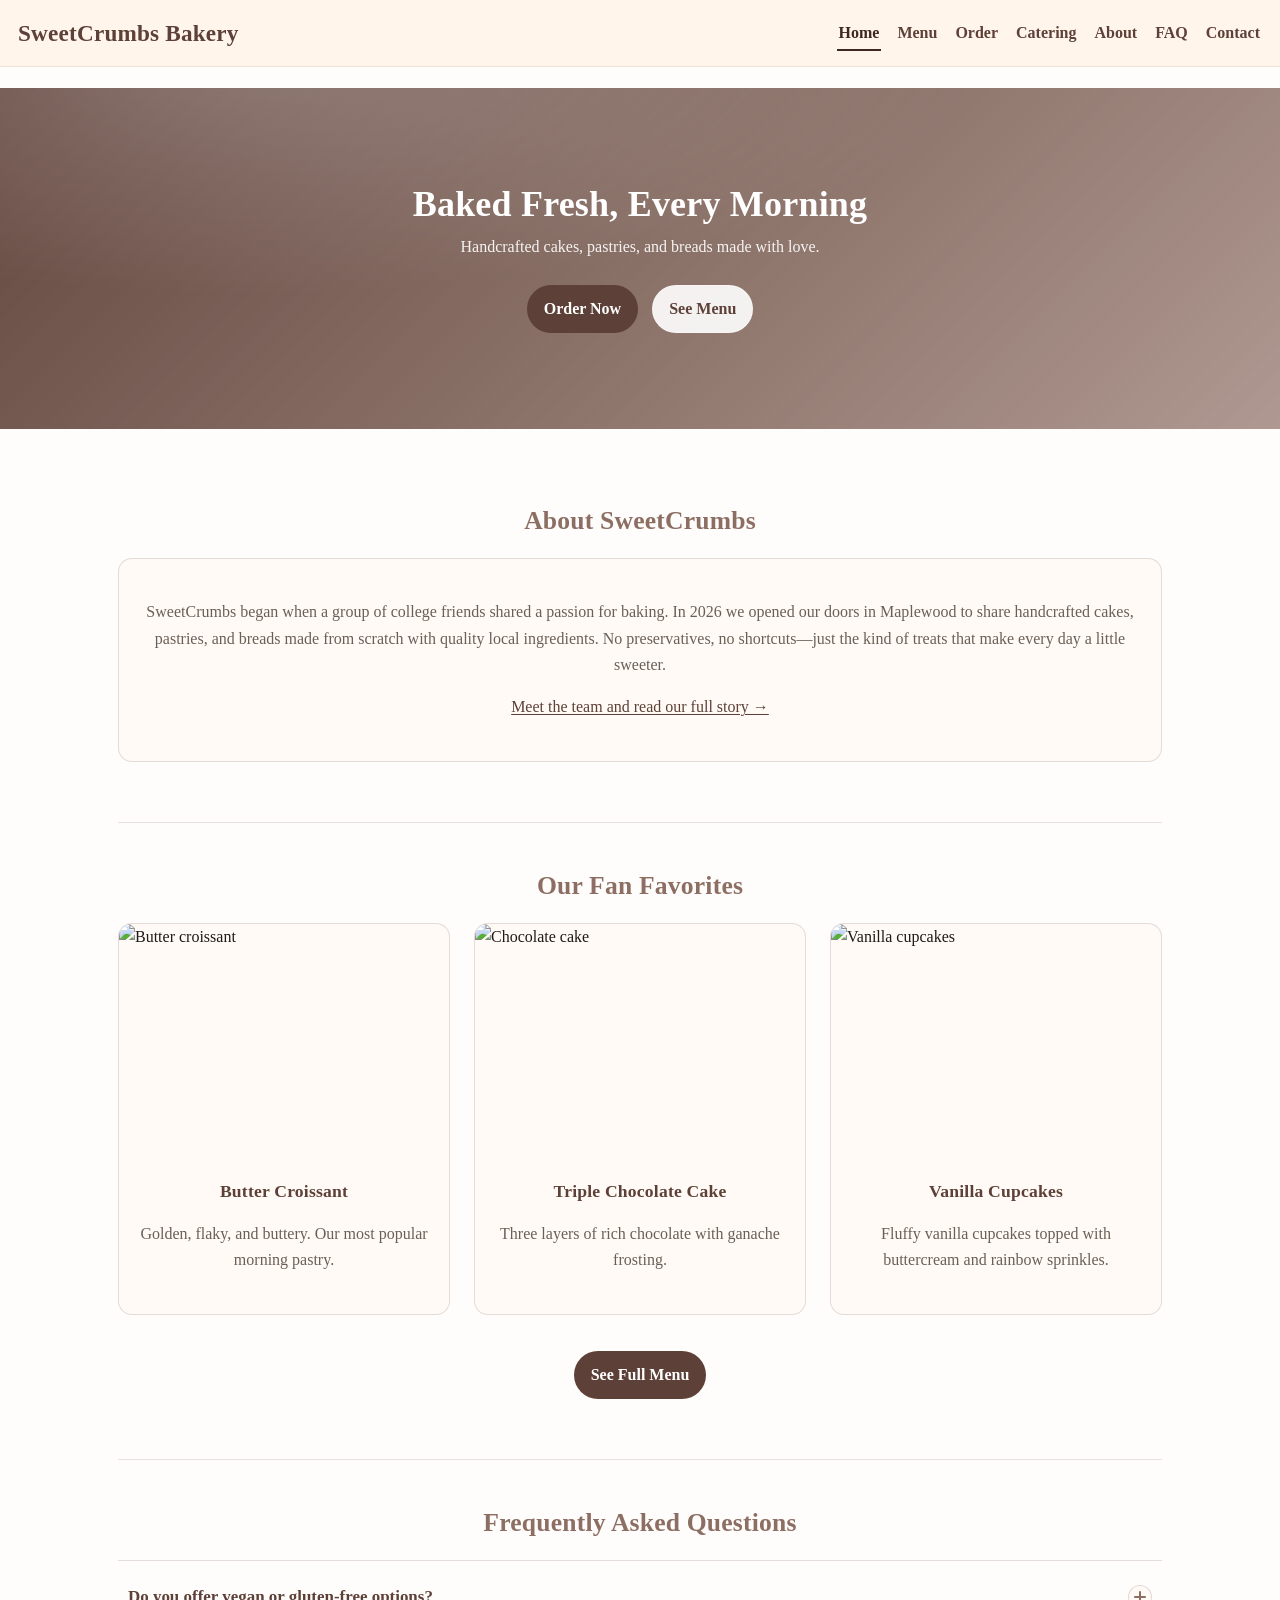
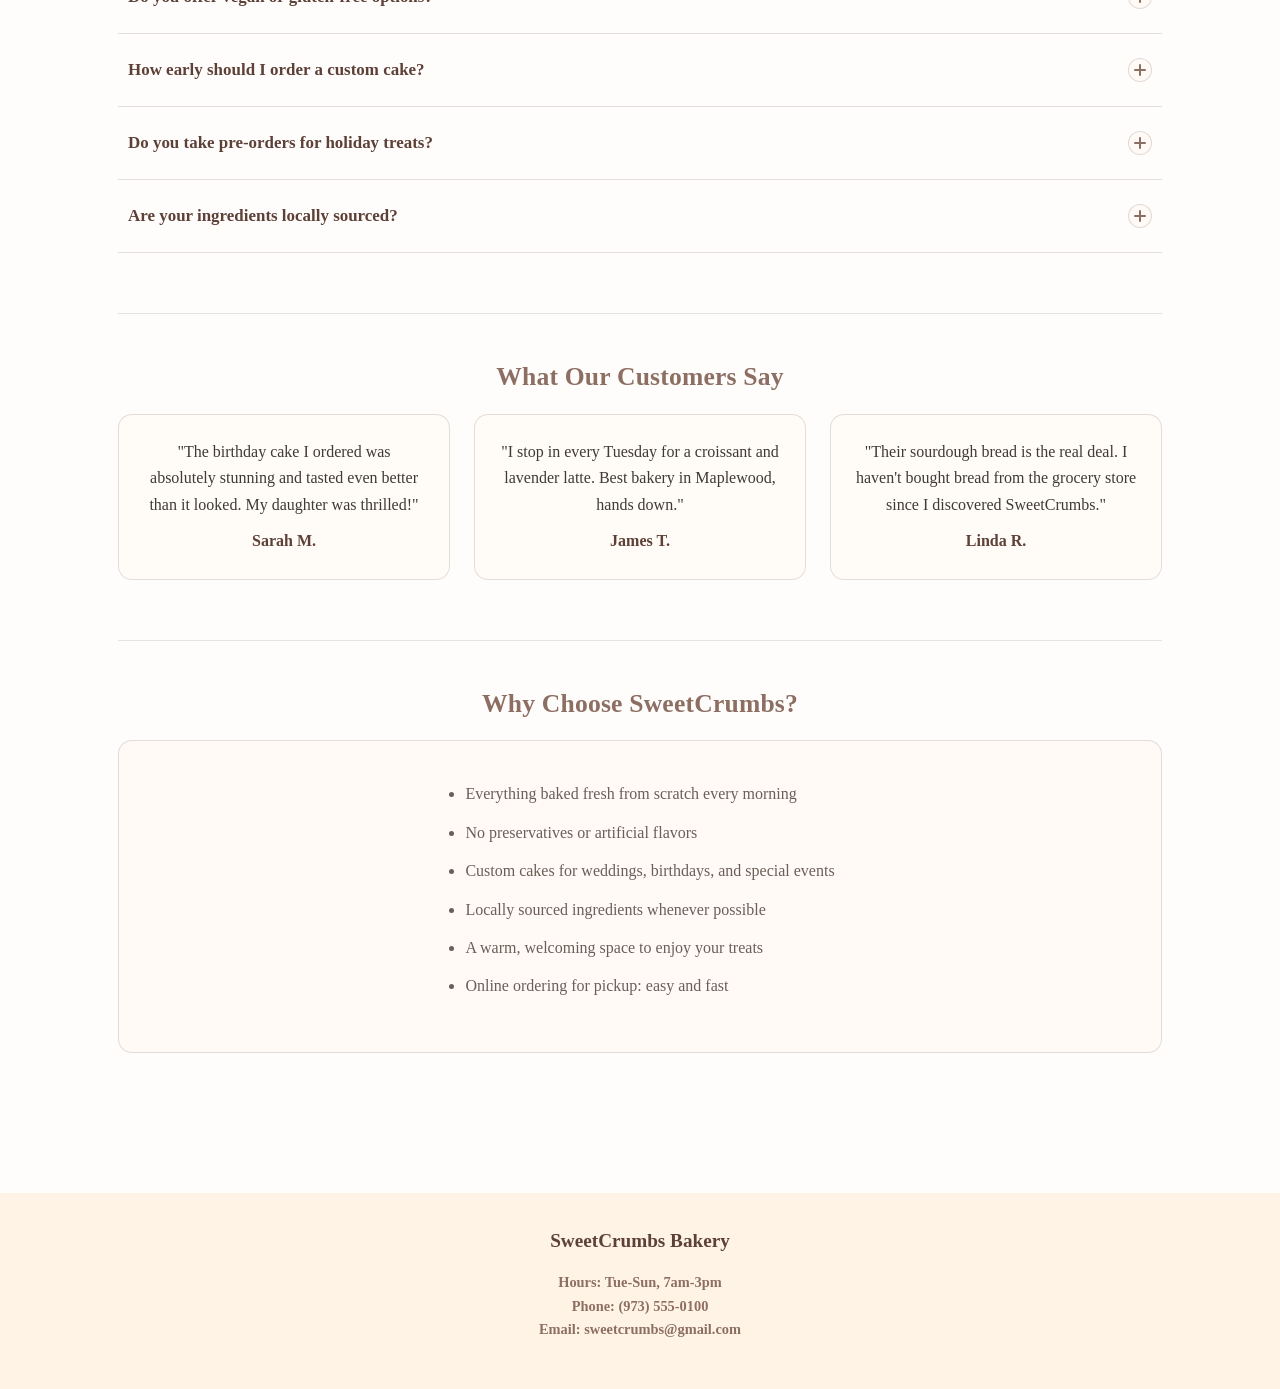
==== index.html @ eb7398c6 "Add files via upload" ====
<!DOCTYPE html>
<html lang="en">
<!-- home page -->
<head>
  <meta charset="UTF-8" />
  <meta name="keywords" content="bakery, cakes, pastries, bread, custom cakes, artisan, SweetCrumbs, Maplewood" />
  <meta name="viewport" content="width=device-width, initial-scale=1.0" />
  <link rel="stylesheet" href="css/styles.css">
  <style>
    .hero {
      position: relative;
      isolation: isolate;
      text-align: center;
      color: #fff;
      padding: clamp(56px, 8vw, 96px) 0;
      background: radial-gradient(1200px 400px at 20% -10%, rgba(255, 255, 255, 0.22), transparent 60%),
        linear-gradient(135deg, rgba(93, 64, 55, 0.96), rgba(141, 110, 99, 0.70));
      background-size: cover;
      background-position: center;
    }

    .hero .container {
      padding-top: 0;
      padding-bottom: 0;
    }

    .hero h1 {
      margin: 0 0 10px;
      color: #fff;
      text-shadow: none;
    }

    .hero p {
      margin: 0 auto 18px;
      max-width: 70ch;
      color: rgba(255, 255, 255, 0.92);
    }

    .hero-actions {
      display: flex;
      flex-wrap: wrap;
      gap: 14px;
      justify-content: center;
      margin-top: 24px;
    }

    .hero-actions .btn--secondary {
      background: rgba(255, 255, 255, 0.90);
      color: var(--brand);
      border-color: rgba(255, 255, 255, 0.40);
    }

    .hero-actions .btn--secondary:hover {
      background: rgba(255, 255, 255, 0.70);
    }

    .grid-3 {
      display: grid;
      grid-template-columns: repeat(3, minmax(0, 1fr));
      gap: 24px;
    }
    @media (max-width: 760px) {
      .grid-3 { grid-template-columns: 1fr; }
    }

    .item-col {
      overflow: hidden;
      text-align: left;
      transition: transform 140ms ease;
    }

    .item-col img {
      width: 100%;
      height: 220px;
      object-fit: cover;
      display: block;
    }

    .item-col .item-text { padding: 20px 20px 24px; }

    ul.reasons {
      list-style: disc;
      display: inline-block;
      text-align: left;
      padding-left: 20px;
    }

    ul.reasons li {
      margin-bottom: 12px;
      color: var(--muted);
    }
  </style>
  <title>SweetCrumbs Bakery | Home</title>
</head>
<body class="sticky-footer-page">

  <!-- site header -->
  <header>
    <div class="logo">
      <a href="index.html">SweetCrumbs Bakery</a>
    </div>
    <nav>
      <ul>
        <li><a href="index.html" class="active">Home</a></li>
        <li><a href="menu.html">Menu</a></li>
        <li><a href="order.html">Order</a></li>
        <li><a href="catering.html">Catering</a></li>
        <li><a href="about.html">About</a></li>
        <li><a href="faq.html">FAQ</a></li>
        <li><a href="contact.html">Contact</a></li>
      </ul>
    </nav>
  </header>

  <!-- hero section -->
  <section class="hero">
    <div class="container center">
      <h1>Baked Fresh, Every Morning</h1>
      <p>Handcrafted cakes, pastries, and breads made with love.</p>
      <div class="hero-actions">
        <a href="order.html" class="btn btn--primary">Order Now</a>
        <a href="menu.html" class="btn btn--secondary">See Menu</a>
      </div>
    </div>
  </section>

  <!-- main content -->
  <main class="main-content container">
    <!-- about section -->
    <section id="about" class="section center">
      <h2>About SweetCrumbs</h2>
      <div class="panel">
        <p>SweetCrumbs began when a group of college friends shared a passion for baking. In 2026 we opened our doors in Maplewood to share handcrafted cakes, pastries, and breads made from scratch with quality local ingredients. No preservatives, no shortcuts—just the kind of treats that make every day a little sweeter.</p>
        <p style="margin-top: 14px;"><a href="about.html">Meet the team and read our full story →</a></p>
      </div>
    </section>

    <hr />

    <!-- fan favorites -->
    <section class="section center">
      <h2>Our Fan Favorites</h2>
      <div class="grid-3" id="featured-items"><!-- from data --></div>
      <div class="mt-lg">
        <a href="menu.html" class="btn btn--secondary">See Full Menu</a>
      </div>
    </section>

    <hr />

    <!-- faq section -->
    <section id="faq" class="section center">
      <h2>Frequently Asked Questions</h2>
      <div class="faq-accordion" data-accordion="single">
        <div class="accordion-item">
          <h3 class="accordion-header">
            <button type="button" class="accordion-trigger" id="faq-trigger-1" aria-expanded="false" aria-controls="faq-panel-1">
              Do you offer vegan or gluten-free options?<span class="accordion-icon" aria-hidden="true"></span>
            </button>
          </h3>
          <div id="faq-panel-1" class="accordion-panel" role="region" aria-labelledby="faq-trigger-1" hidden>
            <p>We have a rotating selection of vegan cookies and gluten-free brownies available daily. Ask our staff what's fresh today!</p>
          </div>
        </div>
        <div class="accordion-item">
          <h3 class="accordion-header">
            <button type="button" class="accordion-trigger" id="faq-trigger-2" aria-expanded="false" aria-controls="faq-panel-2">
              How early should I order a custom cake?<span class="accordion-icon" aria-hidden="true"></span>
            </button>
          </h3>
          <div id="faq-panel-2" class="accordion-panel" role="region" aria-labelledby="faq-trigger-2" hidden>
            <p>We recommend placing custom orders at least 1 week in advance. For weddings or large events, 1 month is preferred.</p>
          </div>
        </div>
        <div class="accordion-item">
          <h3 class="accordion-header">
            <button type="button" class="accordion-trigger" id="faq-trigger-3" aria-expanded="false" aria-controls="faq-panel-3">
              Do you take pre-orders for holiday treats?<span class="accordion-icon" aria-hidden="true"></span>
            </button>
          </h3>
          <div id="faq-panel-3" class="accordion-panel" role="region" aria-labelledby="faq-trigger-3" hidden>
            <p>Yes, we open holiday pre-orders on our website two weeks before major holidays. Check our homepage for updates.</p>
          </div>
        </div>
        <div class="accordion-item">
          <h3 class="accordion-header">
            <button type="button" class="accordion-trigger" id="faq-trigger-4" aria-expanded="false" aria-controls="faq-panel-4">
              Are your ingredients locally sourced?<span class="accordion-icon" aria-hidden="true"></span>
            </button>
          </h3>
          <div id="faq-panel-4" class="accordion-panel" role="region" aria-labelledby="faq-trigger-4" hidden>
            <p>Whenever possible! We source dairy and seasonal fruits from local farms within the tristate area.</p>
          </div>
        </div>
      </div>
    </section>

    <hr />

    <!-- customer reviews -->
    <section class="section center">
      <h2>What Our Customers Say</h2>
      <div class="grid-3" id="reviews-container"><!-- from data --></div>
    </section>

    <hr />

    <!-- why us -->
    <div class="section center">
      <h2>Why Choose SweetCrumbs?</h2>
      <div class="panel">
        <ul class="reasons">
          <li>Everything baked fresh from scratch every morning</li>
          <li>No preservatives or artificial flavors</li>
          <li>Custom cakes for weddings, birthdays, and special events</li>
          <li>Locally sourced ingredients whenever possible</li>
          <li>A warm, welcoming space to enjoy your treats</li>
          <li>Online ordering for pickup: easy and fast</li>
        </ul>
      </div>
    </div>
  </main>

  <!-- site footer -->
  <footer class="footer">
    <a href="index.html">SweetCrumbs Bakery</a>
    <p>
      <strong>Hours:</strong> Tue-Sun, 7am-3pm<br>
      <strong>Phone:</strong> (973) 555-0100<br>
      <strong>Email:</strong> sweetcrumbs@gmail.com
    </p>
  </footer>

  <!-- site scripts -->
  <script src="js/home.js"></script>
  <script src="js/faq.js"></script>
</body>
</html>
---- css/styles.css ----
/* Design tokens */
:root {
  --bg: #fffdfb;
  --text: #1e1a17;
  --muted: #6a5f58;
  --brand: #5d4037;
  --brand-2: #3e2723;
  --accent: #8d6e63;
  --paper: #fff3e6;
  --paper-2: #fffaf5;
  --border: rgba(93, 64, 55, 0.16);
  --ring: rgba(202, 166, 138, 0.55);
  --font-sans: Georgia, 'Times New Roman', serif;
  --font-display: Georgia, serif;
  --radius-sm: 10px;
  --radius-md: 14px;
  --container: 1100px;
}

/* Global defaults */
* { box-sizing: border-box; }
body {
  font-family: var(--font-sans);
  background: var(--bg);
  color: var(--text);
  font-size: 16px;
  line-height: 1.65;
  margin: 0;
  padding-top: 88px;
}

/* Typography */
h1, h2, h3 {
  font-family: var(--font-display);
  letter-spacing: 0.2px;
}
h1 {
  font-size: 2.25rem;
  line-height: 1.12;
}
h2 {
  font-size: 1.6rem;
  line-height: 1.2;
  color: var(--accent);
}
h3 {
  font-size: 1.1rem;
  line-height: 1.25;
  color: var(--brand);
}
p { color: var(--muted); }
a { color: inherit; }

/* Layout */
.container {
  max-width: var(--container);
  margin: 0 auto;
  padding: 56px 28px 80px;
}
.container--narrow { max-width: 860px; }
.section { margin: 0 0 60px; }
.center { text-align: center; }
.mt-lg { margin-top: 36px; }

/* Card components */
.panel,
.card,
.menu-card,
.item-col,
.review-box {
  background: var(--paper-2);
  border: 1px solid var(--border);
  border-radius: var(--radius-md);
}

.panel,
.card,
.review-box {
  padding: 24px;
}

.review-box {
  background: rgba(255, 250, 245, 0.7);
}

.review-box p {
  margin: 0;
  color: rgba(30, 26, 23, 0.86);
}

.review-box .author {
  display: block;
  margin-top: 10px;
  font-weight: 900;
  color: var(--brand);
}

.card p { margin: 0; color: var(--muted); }
.card p + p { margin-top: 12px; }
.card ul { margin: 14px 0 0; padding-left: 24px; color: var(--muted); }
.card li { margin: 8px 0; }
.card ul + p { margin-top: 16px; }



/* Header */
header {
  position: fixed;
  top: 0;
  left: 0;
  right: 0;
  z-index: 1000;
  background: rgba(255, 243, 230, 0.82);
  padding: 14px 18px;
  display: flex;
  align-items: center;
  justify-content: space-between;
  gap: 14px;
  border-bottom: 1px solid rgba(93, 64, 55, 0.10);
}

header .logo a {
  font-size: 1.45rem;
  font-weight: 800;
  text-decoration: none;
  color: var(--brand);
  letter-spacing: 0.2px;
}

header nav {
  display: flex;
  align-items: center;
  gap: 12px;
}

header nav ul {
  list-style: none;
  margin: 0;
  padding: 0;
  display: flex;
  flex-wrap: wrap;
  align-items: center;
  gap: 14px;
}

header nav ul li {
  margin: 0;
}

header nav a {
  text-decoration: none;
  color: var(--brand);
  font-weight: 700;
  padding: 8px 2px;
  border-bottom: 2px solid transparent;
  transition: color 160ms ease, border-color 160ms ease;
}

header nav a:hover {
  color: var(--brand-2);
  border-bottom-color: currentColor;
}

header nav a.active {
  color: var(--brand-2);
  border-bottom-color: currentColor;
}

header nav a:focus-visible { outline: 3px solid var(--ring); outline-offset: 3px; }

/* Buttons */
.btn {
  display: inline-flex;
  align-items: center;
  justify-content: center;
  gap: 10px;
  padding: 10px 16px;
  border-radius: 999px; 
  border: 1px solid transparent;
  font-family: inherit;
  font-weight: 800;
  text-decoration: none;
  cursor: pointer;
  transition: transform 140ms ease, background-color 140ms ease, border-color 140ms ease, filter 140ms ease;
  user-select: none;
}

.btn:focus-visible { outline: 3px solid var(--ring); outline-offset: 3px; }

.btn--primary {
  background: var(--brand);
  color: #fff;
  border-color: rgba(93, 64, 55, 0.45);
}

.btn--primary:hover {
  background: var(--brand-2);
}

.btn--secondary {
  background: var(--brand);
  color: #fff;
  border-color: rgba(93, 64, 55, 0.45);
}

.btn--secondary:hover {
  background: var(--brand-2);
}

.btn:active { transform: translateY(1px); }

/* Footer */
.footer {
  background: var(--paper);
  padding: 32px 40px;
  color: var(--brand);
  font-weight: 800;
  text-align: center;
}

.footer a {
  color: var(--brand);
  text-decoration: none;
  font-size: 1.2rem;
  font-weight: 900;
}

.footer p {
  color: var(--accent);
  font-size: 0.9rem;
  font-weight: 700;
}

/* Filter chips */
.chip {
  border: 1px solid var(--border);
  background: var(--paper-2);
  color: var(--brand);
  font-family: inherit;
  font-weight: 800;
  padding: 8px 12px;
  border-radius: 999px;
  cursor: pointer;
}

.chip.is-active {
  background: var(--brand);
  color: var(--paper);
  border-color: var(--brand);
}

/* Page headings */
.page-title {
  margin: 0 0 20px;
  text-align: center;
  color: var(--brand);
  font-size: 2.2rem;
  letter-spacing: 0.2px;
}

.section-title {
  margin: 0 0 16px;
  color: var(--brand);
  font-size: 1.15rem;
  font-family: var(--font-sans);
  letter-spacing: 0.1px;
}

.section-title.is-centered { text-align: center; }

/* Divider */
hr {
  border: none;
  border-top: 1px solid rgba(93, 64, 55, 0.14);
  margin: 48px 0;
}

/* Menu controls */
.menu-controls {
  display: flex;
  flex-wrap: wrap;
  gap: 14px;
  align-items: center;
  justify-content: center;
  margin: 16px 0 28px;
}

/* Team grid */
.team-grid {
  display: grid;
  grid-template-columns: 1fr 1fr 1fr;
  gap: 28px;
  margin-top: 36px;
}

.member img {
  width: 100%;
  height: 200px;
  object-fit: cover;
  border-radius: var(--radius-md);
  background: rgba(93, 64, 55, 0.08);
  border: 1px solid var(--border);
}

.member h3 {
  margin: 18px 0 8px;
  color: var(--brand);
  font-size: 1.15rem;
}

.member p {
  margin: 0;
  color: var(--accent);
  font-size: 0.92rem;
  font-weight: 800;
}

/* Menu grid */
.menu-grid {
  display: grid;
  grid-template-columns: 1fr 1fr 1fr 1fr;
  gap: 24px;
}

.menu-card {
  overflow: hidden;
}

.menu-card img {
  width: 100%;
  height: 160px;
  object-fit: cover;
  display: block;
}

.menu-card-body {
  padding: 18px 18px 22px;
}

.menu-card-top {
  display: flex;
  align-items: baseline;
  justify-content: space-between;
  gap: 12px;
}

.menu-card h3 {
  margin: 0;
  color: var(--brand);
  font-size: 1.05rem;
}

.menu-card p {
  margin: 12px 0 0 0;
  color: var(--muted);
}

.menu-card .price {
  color: var(--accent);
  font-weight: 900;
  white-space: nowrap;
}

/* Forms */
.form {
  display: grid;
  gap: 20px;
}

.form-grid {
  display: grid;
  grid-template-columns: 1fr 1fr;
  gap: 20px;
}

.field label {
  font-weight: 800;
  color: var(--brand);
}

.field input,
.field select,
.field textarea {
  padding: 10px;
  font-size: 1rem;
  border-radius: var(--radius-sm);
  border: 1px solid rgba(93, 64, 55, 0.18);
  width: 100%;
  font-family: inherit;
  background: var(--bg);
  color: var(--text);
  box-shadow: inset 0 1px 0 rgba(25, 16, 12, 0.04);
}

.field input:focus-visible,
.field select:focus-visible,
.field textarea:focus-visible {
  outline: 3px solid var(--ring);
  outline-offset: 2px;
}

.error-msg {
  color: #b00020;
  font-size: 0.85rem;
  margin-top: 6px;
  display: none;
  font-weight: 700;
}

.choice-row {
  display: flex;
  gap: 18px;
  flex-wrap: wrap;
  align-items: center;
}

.choice-row label {
  font-weight: 700;
  color: var(--text);
  display: inline-flex;
  align-items: center;
  gap: 8px;
}

.choice-row input { width: auto; }

.checkbox-group { display: grid; gap: 8px; }

.checkline {
  display: flex;
  align-items: center;
  gap: 8px;
}
.checkline input { width: auto; }
.checkline label { font-weight: 700; color: var(--text); }

/* Contact layout */
.subhead {
  text-align: center;
  color: var(--muted);
  margin: 0 0 32px;
}

.contact-layout {
  display: grid;
  grid-template-columns: 1fr 1fr;
  gap: 28px;
  align-items: start;
}

.submit-row {
  display: flex;
  align-items: center;
  justify-content: flex-start;
  gap: 16px;
  margin-top: 20px;
  flex-wrap: wrap;
}

.small-muted { color: var(--muted); font-size: 0.92rem; margin: 0; }

/* In-content links */
.card a,
.panel a {
  color: var(--brand);
  text-decoration: underline;
  text-underline-offset: 2px;
}

.card a:hover,
.panel a:hover {
  color: var(--brand-2);
}

/* Contact stack narrow */
@media (max-width: 820px) {
  .contact-layout { grid-template-columns: 1fr; }
}

/* FAQ accordion */
.faq-accordion { border-top: 1px solid rgba(93, 64, 55, 0.16); width: 100%; }
.accordion-item { border-bottom: 1px solid rgba(93, 64, 55, 0.16); width: 100%; }
.accordion-header { margin: 0; }

.accordion-trigger {
  width: 100%;
  display: flex;
  align-items: center;
  justify-content: space-between;
  gap: 16px;
  padding: 24px 10px;
  min-height: 72px;
  background: transparent;
  border: 0;
  text-align: left;
  font-size: 1.06rem;
  font-weight: 800;
  color: var(--brand);
  cursor: pointer;
  font-family: var(--font-sans);
}

.accordion-trigger:focus-visible {
  outline: 3px solid var(--ring);
  outline-offset: 3px;
  border-radius: 10px;
}

.accordion-icon {
  width: 24px;
  height: 24px;
  border-radius: 999px;
  position: relative;
  background: rgba(255, 250, 245, 0.9);
  border: 1px solid rgba(93, 64, 55, 0.18);
}

.accordion-icon::before,
.accordion-icon::after {
  content: "";
  position: absolute;
  top: 50%;
  left: 50%;
  background: var(--accent);
  transform: translate(-50%, -50%);
  border-radius: 2px;
}

.accordion-icon::before { width: 12px; height: 2px; }
.accordion-icon::after { width: 2px; height: 12px; }
.accordion-trigger[aria-expanded="true"] .accordion-icon::after { display: none; }

.accordion-panel { padding: 0 10px 20px; }
.accordion-panel p { margin: 0; color: var(--muted); line-height: 1.6; }

/* Tablet: 2-col grids */
@media (max-width: 900px) {
  .menu-grid {
    grid-template-columns: 1fr 1fr;
  }
  .team-grid {
    grid-template-columns: 1fr 1fr;
  }
}

/* Small tablet */
@media (max-width: 760px) {
  body { padding-top: 112px; }
  header { align-items: flex-start; flex-direction: column; }
  .form-grid { grid-template-columns: 1fr; }
  .grid-3 { grid-template-columns: 1fr; }
  .contact-layout { grid-template-columns: 1fr; }
}

/* Mobile: 1-col grids */
@media (max-width: 500px) {
  .menu-grid {
    grid-template-columns: 1fr;
  }
  .team-grid {
    grid-template-columns: 1fr;
  }
  .hero-actions {
    flex-direction: column;
    align-items: center;
  }
  .hero-actions .btn {
    width: 100%;
    max-width: 260px;
  }
}

/* Small phone */
@media (max-width: 400px) {
  header { padding: 12px 12px; }
  header .logo a { font-size: 1.25rem; }
  header nav ul { gap: 10px; }
  .container { padding: 32px 18px 48px; }
  h1 { font-size: 1.7rem; }
}
/* Sticky footer */
.sticky-footer-page {
  display: flex;
  flex-direction: column;
  min-height: 100vh;
}

.main-content {
  flex: 1;
}

/* Full-width footer */
.menu-grid + .footer,
.footer {
  width: 100%;
}

/* Home grid center */
.grid-3 {
  justify-items: center;
}

.item-col {
  text-align: center;
}

.item-col .item-text {
  text-align: center;
}
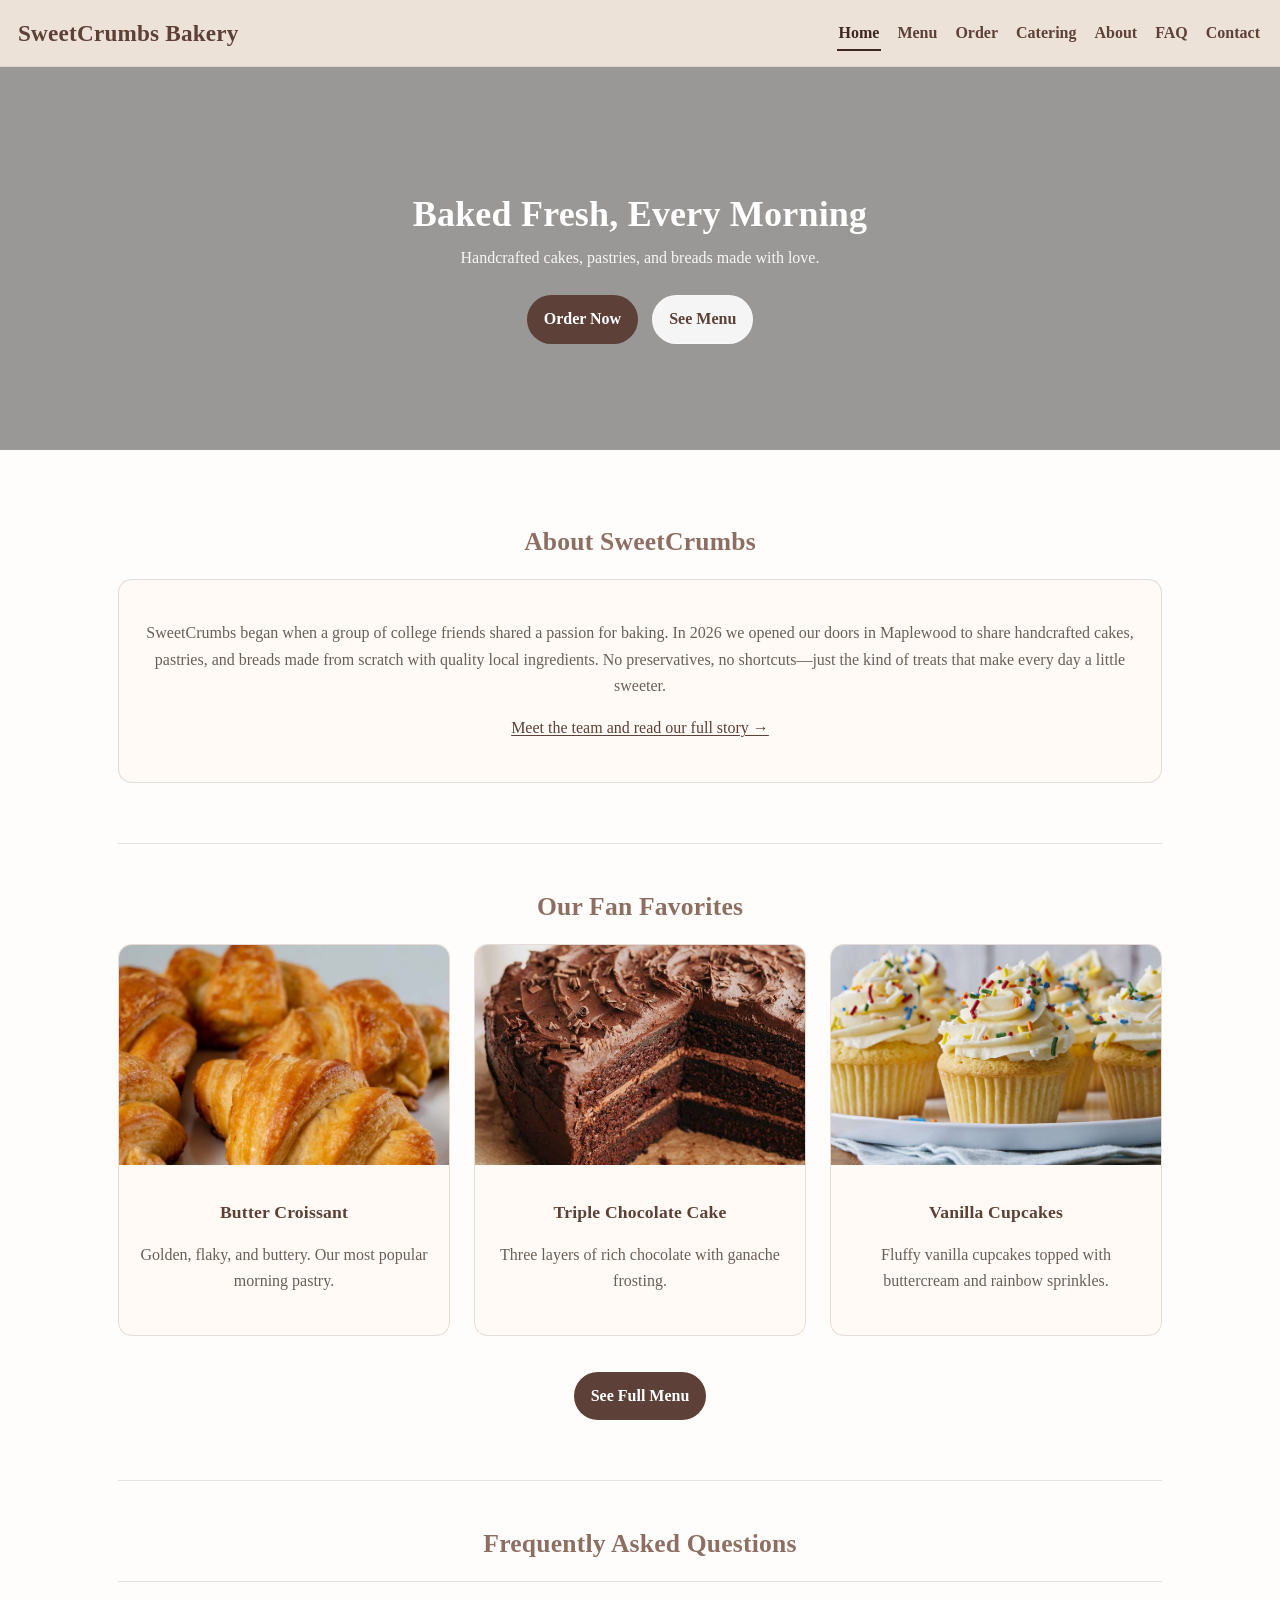
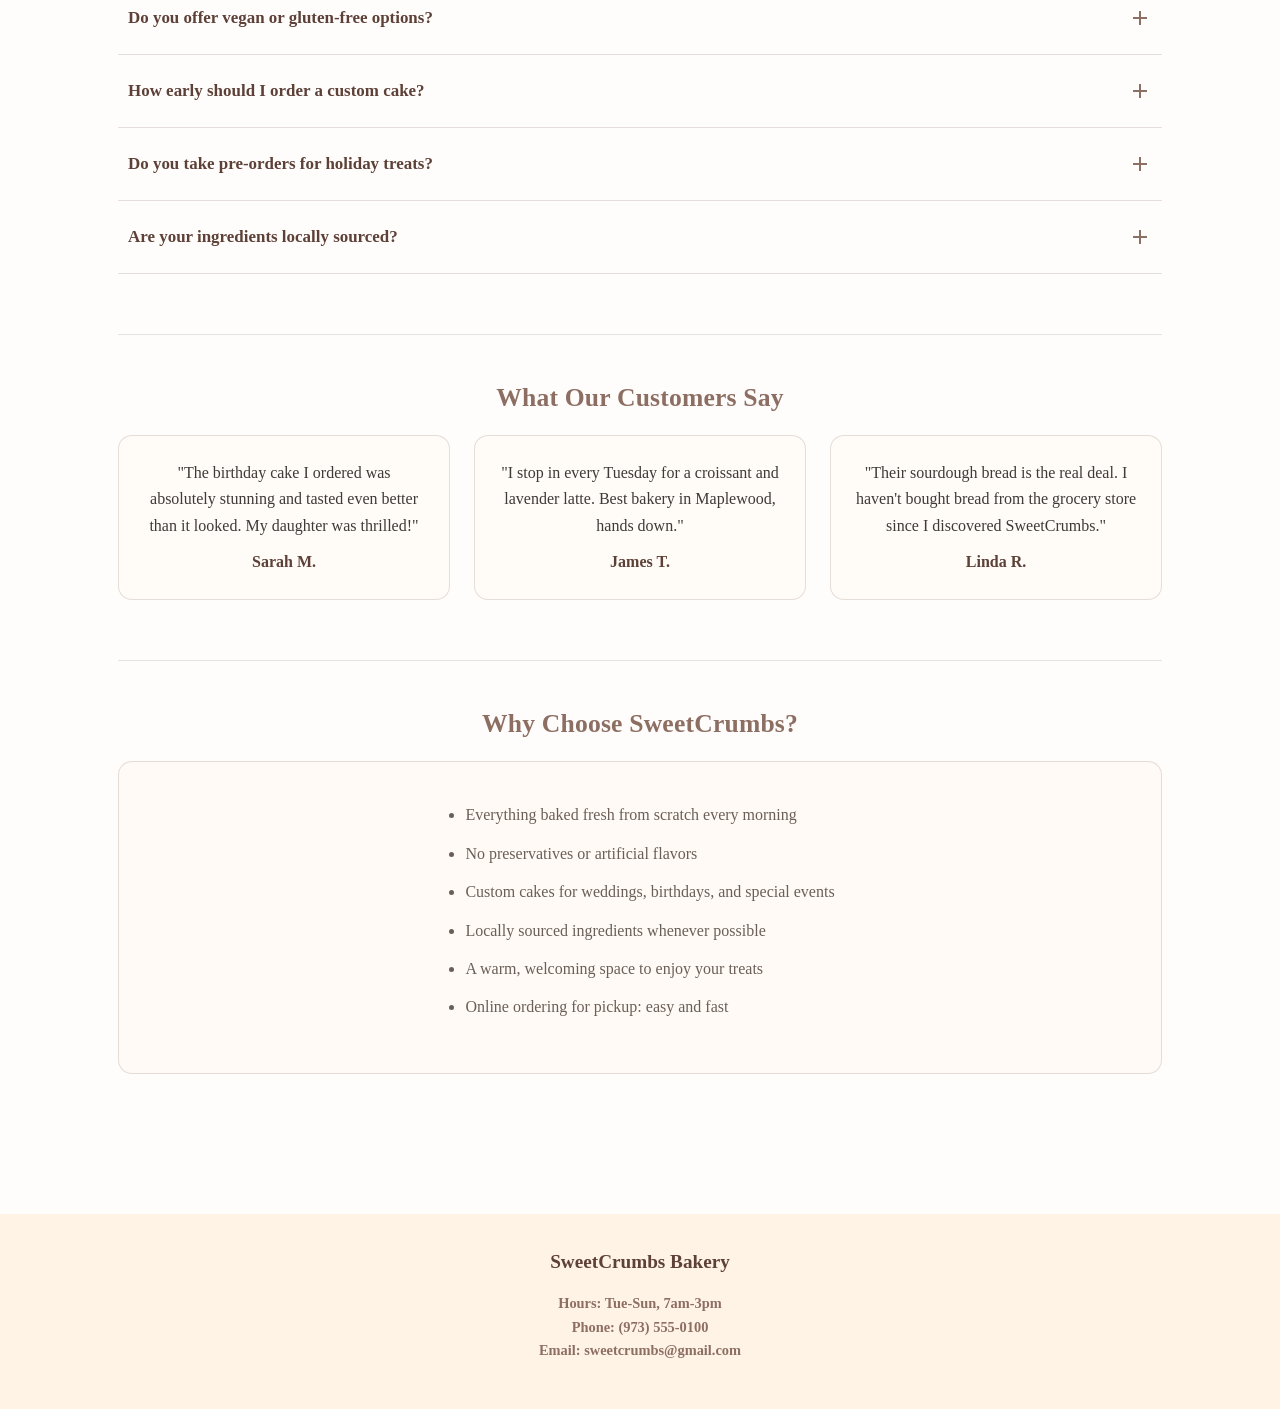
==== commit bace4cf2: "Add files via upload" ====
--- a/index.html
+++ b/index.html
@@ -6,20 +6,43 @@
   <meta name="keywords" content="bakery, cakes, pastries, bread, custom cakes, artisan, SweetCrumbs, Maplewood" />
   <meta name="viewport" content="width=device-width, initial-scale=1.0" />
   <link rel="stylesheet" href="css/styles.css">
+  <link href="https://fonts.googleapis.com/icon?family=Material+Icons" rel="stylesheet">
   <style>
     .hero {
       position: relative;
       isolation: isolate;
       text-align: center;
       color: #fff;
-      padding: clamp(56px, 8vw, 96px) 0;
-      background: radial-gradient(1200px 400px at 20% -10%, rgba(255, 255, 255, 0.22), transparent 60%),
-        linear-gradient(135deg, rgba(93, 64, 55, 0.96), rgba(141, 110, 99, 0.70));
-      background-size: cover;
-      background-position: center;
+      margin-top: -88px;
+      padding-top: calc(88px + clamp(56px, 8vw, 96px));
+      padding-bottom: clamp(56px, 8vw, 96px);
+      min-height: 50vh;
+      display: flex;
+      align-items: center;
+      justify-content: center;
+    }
+
+    .hero::before {
+      content: '';
+      position: absolute;
+      inset: 0;
+      background: rgba(0, 0, 0, 0.4);
+      z-index: 0;
+      pointer-events: none;
+    }
+
+    .hero-banner-img {
+      position: absolute;
+      inset: 0;
+      width: 100%;
+      height: 100%;
+      object-fit: cover;
+      z-index: -1;
     }
 
     .hero .container {
+      position: relative;
+      z-index: 1;
       padding-top: 0;
       padding-bottom: 0;
     }
@@ -151,11 +174,12 @@
     <!-- faq section -->
     <section id="faq" class="section center">
       <h2>Frequently Asked Questions</h2>
-      <div class="faq-accordion" data-accordion="single">
+      <div class="faq-accordion-wrap">
+        <div class="faq-accordion" data-accordion="single">
         <div class="accordion-item">
           <h3 class="accordion-header">
             <button type="button" class="accordion-trigger" id="faq-trigger-1" aria-expanded="false" aria-controls="faq-panel-1">
-              Do you offer vegan or gluten-free options?<span class="accordion-icon" aria-hidden="true"></span>
+              Do you offer vegan or gluten-free options?<span class="accordion-icon" aria-hidden="true"><span class="material-icons">add</span></span>
             </button>
           </h3>
           <div id="faq-panel-1" class="accordion-panel" role="region" aria-labelledby="faq-trigger-1" hidden>
@@ -165,7 +189,7 @@
         <div class="accordion-item">
           <h3 class="accordion-header">
             <button type="button" class="accordion-trigger" id="faq-trigger-2" aria-expanded="false" aria-controls="faq-panel-2">
-              How early should I order a custom cake?<span class="accordion-icon" aria-hidden="true"></span>
+              How early should I order a custom cake?<span class="accordion-icon" aria-hidden="true"><span class="material-icons">add</span></span>
             </button>
           </h3>
           <div id="faq-panel-2" class="accordion-panel" role="region" aria-labelledby="faq-trigger-2" hidden>
@@ -175,7 +199,7 @@
         <div class="accordion-item">
           <h3 class="accordion-header">
             <button type="button" class="accordion-trigger" id="faq-trigger-3" aria-expanded="false" aria-controls="faq-panel-3">
-              Do you take pre-orders for holiday treats?<span class="accordion-icon" aria-hidden="true"></span>
+              Do you take pre-orders for holiday treats?<span class="accordion-icon" aria-hidden="true"><span class="material-icons">add</span></span>
             </button>
           </h3>
           <div id="faq-panel-3" class="accordion-panel" role="region" aria-labelledby="faq-trigger-3" hidden>
@@ -185,13 +209,14 @@
         <div class="accordion-item">
           <h3 class="accordion-header">
             <button type="button" class="accordion-trigger" id="faq-trigger-4" aria-expanded="false" aria-controls="faq-panel-4">
-              Are your ingredients locally sourced?<span class="accordion-icon" aria-hidden="true"></span>
+              Are your ingredients locally sourced?<span class="accordion-icon" aria-hidden="true"><span class="material-icons">add</span></span>
             </button>
           </h3>
           <div id="faq-panel-4" class="accordion-panel" role="region" aria-labelledby="faq-trigger-4" hidden>
             <p>Whenever possible! We source dairy and seasonal fruits from local farms within the tristate area.</p>
           </div>
         </div>
+      </div>
       </div>
     </section>
 
--- a/css/styles.css
+++ b/css/styles.css
@@ -478,7 +478,18 @@
 }
 
 /* FAQ accordion */
-.faq-accordion { border-top: 1px solid rgba(93, 64, 55, 0.16); width: 100%; }
+.faq-accordion-wrap {
+  width: 100%;
+  max-width: 100%;
+  overflow: hidden;
+  contain: inline-size;
+}
+.faq-accordion {
+  border-top: 1px solid rgba(93, 64, 55, 0.16);
+  width: 100%;
+  box-sizing: border-box;
+  overflow-x: hidden;
+}
 .accordion-item { border-bottom: 1px solid rgba(93, 64, 55, 0.16); width: 100%; }
 .accordion-header { margin: 0; }
 
@@ -507,30 +518,22 @@
 }
 
 .accordion-icon {
-  width: 24px;
-  height: 24px;
-  border-radius: 999px;
-  position: relative;
-  background: rgba(255, 250, 245, 0.9);
-  border: 1px solid rgba(93, 64, 55, 0.18);
-}
-
-.accordion-icon::before,
-.accordion-icon::after {
-  content: "";
-  position: absolute;
-  top: 50%;
-  left: 50%;
-  background: var(--accent);
-  transform: translate(-50%, -50%);
-  border-radius: 2px;
-}
-
-.accordion-icon::before { width: 12px; height: 2px; }
-.accordion-icon::after { width: 2px; height: 12px; }
-.accordion-trigger[aria-expanded="true"] .accordion-icon::after { display: none; }
-
-.accordion-panel { padding: 0 10px 20px; }
+  display: inline-flex;
+  flex-shrink: 0;
+  color: var(--accent);
+}
+
+.accordion-icon .material-icons {
+  font-size: 24px;
+}
+
+
+.accordion-panel {
+  padding: 0 10px 20px;
+  text-align: left;
+  overflow-wrap: break-word;
+  word-break: break-word;
+}
 .accordion-panel p { margin: 0; color: var(--muted); line-height: 1.6; }
 
 /* Tablet: 2-col grids */
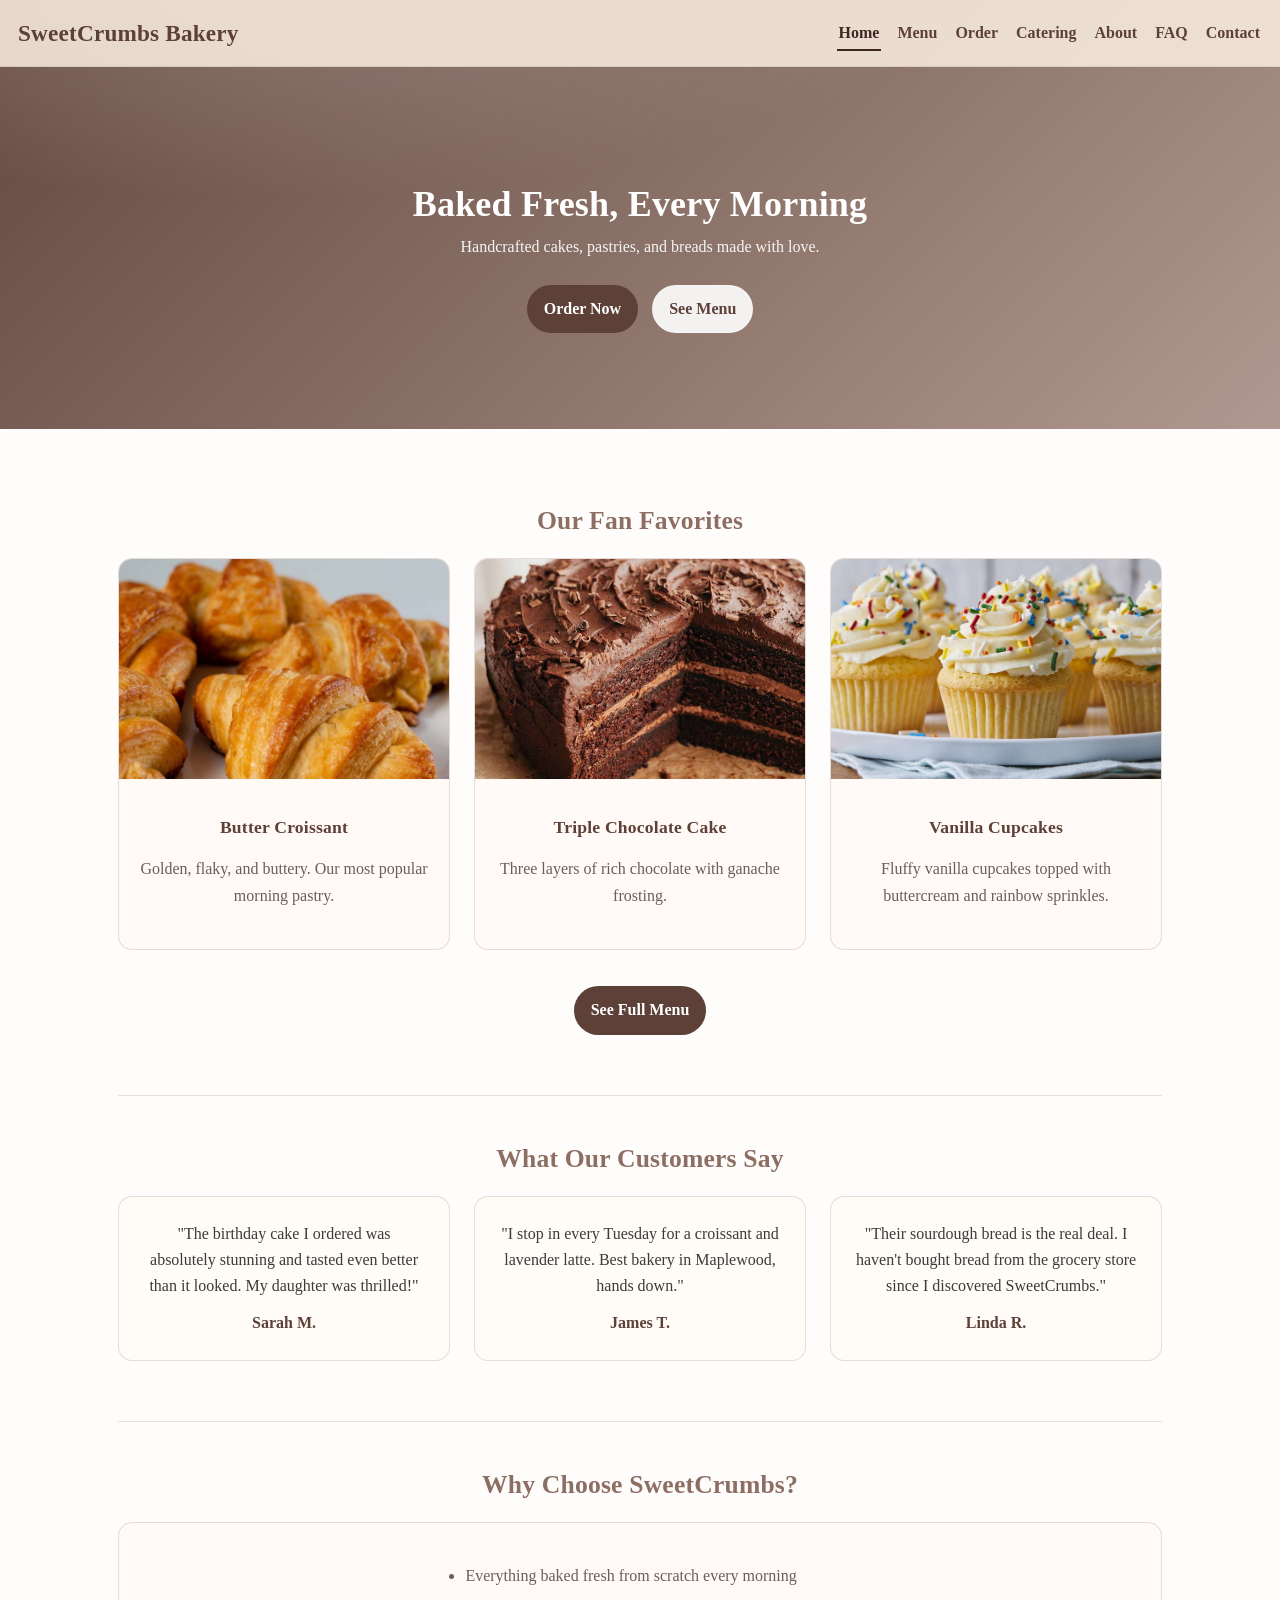
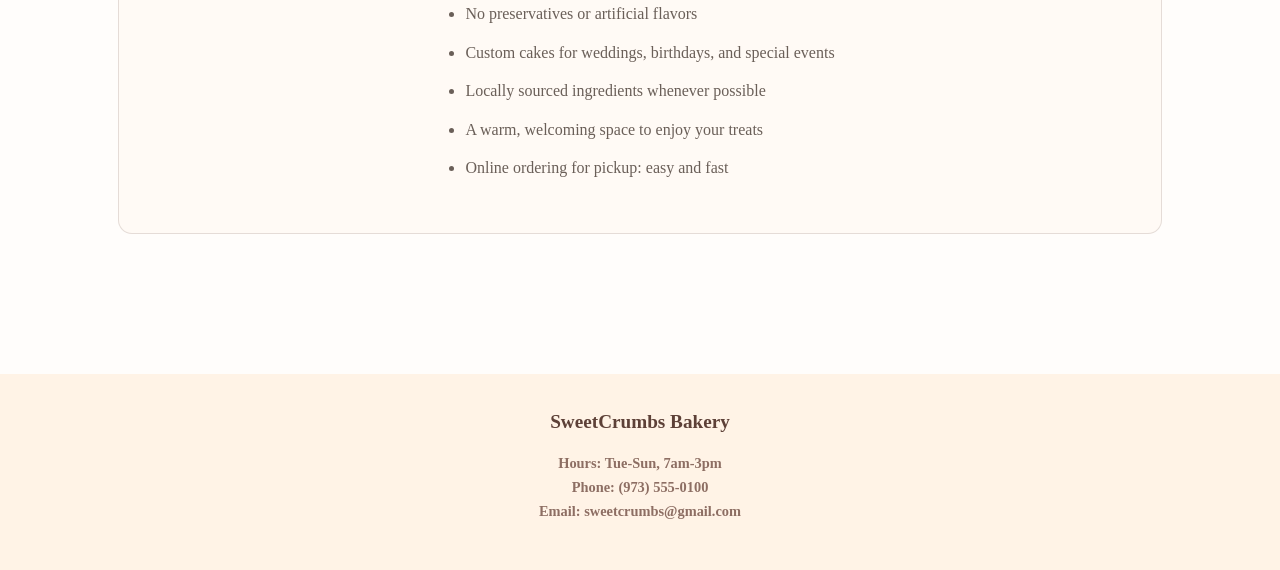
==== commit 56e20ddf: "Update index.html" ====
--- a/index.html
+++ b/index.html
@@ -6,43 +6,29 @@
   <meta name="keywords" content="bakery, cakes, pastries, bread, custom cakes, artisan, SweetCrumbs, Maplewood" />
   <meta name="viewport" content="width=device-width, initial-scale=1.0" />
   <link rel="stylesheet" href="css/styles.css">
-  <link href="https://fonts.googleapis.com/icon?family=Material+Icons" rel="stylesheet">
   <style>
     .hero {
       position: relative;
       isolation: isolate;
       text-align: center;
       color: #fff;
+      padding: clamp(56px, 8vw, 96px) 0;
       margin-top: -88px;
-      padding-top: calc(88px + clamp(56px, 8vw, 96px));
-      padding-bottom: clamp(56px, 8vw, 96px);
-      min-height: 50vh;
-      display: flex;
-      align-items: center;
-      justify-content: center;
+      padding-top: calc(clamp(56px, 8vw, 96px) + 88px);
+      background: radial-gradient(1200px 400px at 20% -10%, rgba(255, 255, 255, 0.22), transparent 60%),
+        linear-gradient(135deg, rgba(93, 64, 55, 0.96), rgba(141, 110, 99, 0.70));
+      background-size: cover;
+      background-position: center;
     }
 
-    .hero::before {
-      content: '';
-      position: absolute;
-      inset: 0;
-      background: rgba(0, 0, 0, 0.4);
-      z-index: 0;
-      pointer-events: none;
-    }
-
-    .hero-banner-img {
-      position: absolute;
-      inset: 0;
-      width: 100%;
-      height: 100%;
-      object-fit: cover;
-      z-index: -1;
+    @media (max-width: 760px) {
+      .hero {
+        margin-top: -112px;
+        padding-top: calc(clamp(56px, 8vw, 96px) + 112px);
+      }
     }
 
     .hero .container {
-      position: relative;
-      z-index: 1;
       padding-top: 0;
       padding-bottom: 0;
     }
@@ -149,74 +135,12 @@
 
   <!-- main content -->
   <main class="main-content container">
-    <!-- about section -->
-    <section id="about" class="section center">
-      <h2>About SweetCrumbs</h2>
-      <div class="panel">
-        <p>SweetCrumbs began when a group of college friends shared a passion for baking. In 2026 we opened our doors in Maplewood to share handcrafted cakes, pastries, and breads made from scratch with quality local ingredients. No preservatives, no shortcuts—just the kind of treats that make every day a little sweeter.</p>
-        <p style="margin-top: 14px;"><a href="about.html">Meet the team and read our full story →</a></p>
-      </div>
-    </section>
-
-    <hr />
-
     <!-- fan favorites -->
     <section class="section center">
       <h2>Our Fan Favorites</h2>
       <div class="grid-3" id="featured-items"><!-- from data --></div>
       <div class="mt-lg">
         <a href="menu.html" class="btn btn--secondary">See Full Menu</a>
-      </div>
-    </section>
-
-    <hr />
-
-    <!-- faq section -->
-    <section id="faq" class="section center">
-      <h2>Frequently Asked Questions</h2>
-      <div class="faq-accordion-wrap">
-        <div class="faq-accordion" data-accordion="single">
-        <div class="accordion-item">
-          <h3 class="accordion-header">
-            <button type="button" class="accordion-trigger" id="faq-trigger-1" aria-expanded="false" aria-controls="faq-panel-1">
-              Do you offer vegan or gluten-free options?<span class="accordion-icon" aria-hidden="true"><span class="material-icons">add</span></span>
-            </button>
-          </h3>
-          <div id="faq-panel-1" class="accordion-panel" role="region" aria-labelledby="faq-trigger-1" hidden>
-            <p>We have a rotating selection of vegan cookies and gluten-free brownies available daily. Ask our staff what's fresh today!</p>
-          </div>
-        </div>
-        <div class="accordion-item">
-          <h3 class="accordion-header">
-            <button type="button" class="accordion-trigger" id="faq-trigger-2" aria-expanded="false" aria-controls="faq-panel-2">
-              How early should I order a custom cake?<span class="accordion-icon" aria-hidden="true"><span class="material-icons">add</span></span>
-            </button>
-          </h3>
-          <div id="faq-panel-2" class="accordion-panel" role="region" aria-labelledby="faq-trigger-2" hidden>
-            <p>We recommend placing custom orders at least 1 week in advance. For weddings or large events, 1 month is preferred.</p>
-          </div>
-        </div>
-        <div class="accordion-item">
-          <h3 class="accordion-header">
-            <button type="button" class="accordion-trigger" id="faq-trigger-3" aria-expanded="false" aria-controls="faq-panel-3">
-              Do you take pre-orders for holiday treats?<span class="accordion-icon" aria-hidden="true"><span class="material-icons">add</span></span>
-            </button>
-          </h3>
-          <div id="faq-panel-3" class="accordion-panel" role="region" aria-labelledby="faq-trigger-3" hidden>
-            <p>Yes, we open holiday pre-orders on our website two weeks before major holidays. Check our homepage for updates.</p>
-          </div>
-        </div>
-        <div class="accordion-item">
-          <h3 class="accordion-header">
-            <button type="button" class="accordion-trigger" id="faq-trigger-4" aria-expanded="false" aria-controls="faq-panel-4">
-              Are your ingredients locally sourced?<span class="accordion-icon" aria-hidden="true"><span class="material-icons">add</span></span>
-            </button>
-          </h3>
-          <div id="faq-panel-4" class="accordion-panel" role="region" aria-labelledby="faq-trigger-4" hidden>
-            <p>Whenever possible! We source dairy and seasonal fruits from local farms within the tristate area.</p>
-          </div>
-        </div>
-      </div>
       </div>
     </section>
 
@@ -258,6 +182,5 @@
 
   <!-- site scripts -->
   <script src="js/home.js"></script>
-  <script src="js/faq.js"></script>
 </body>
 </html>
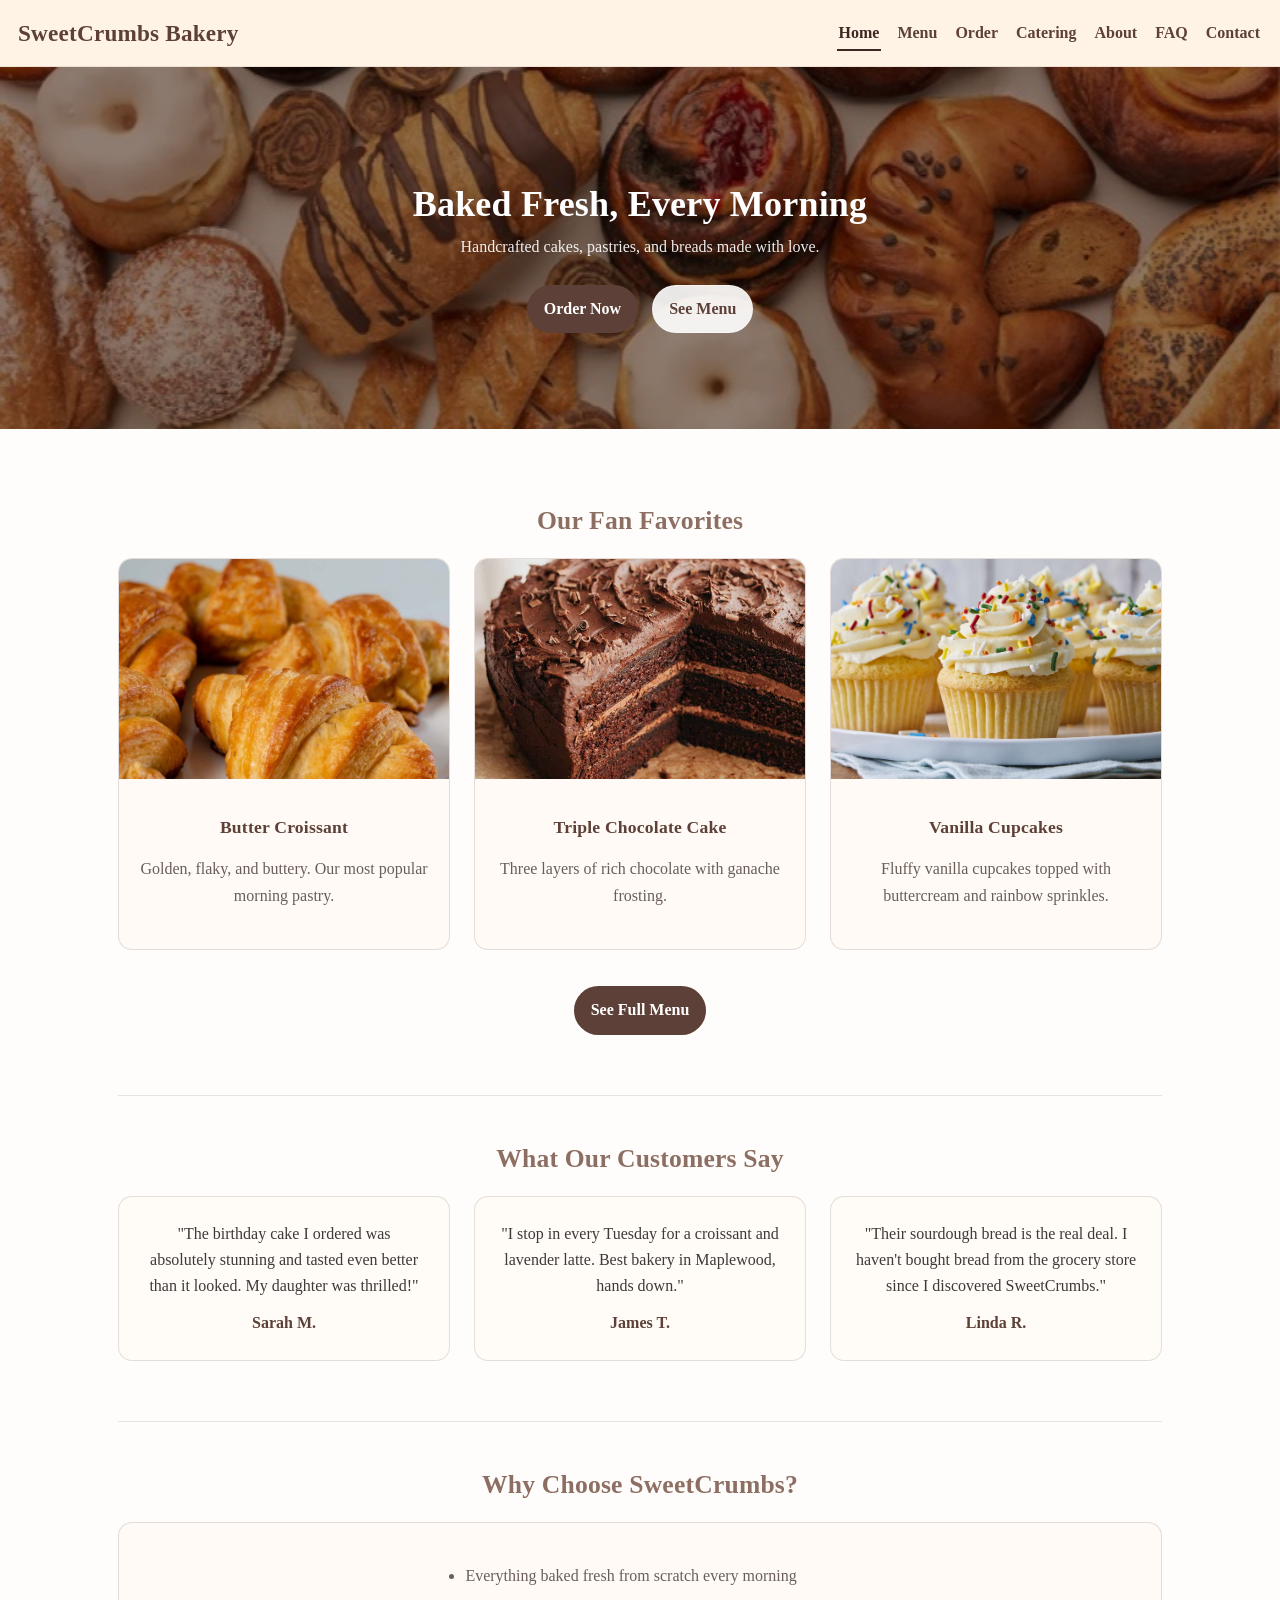
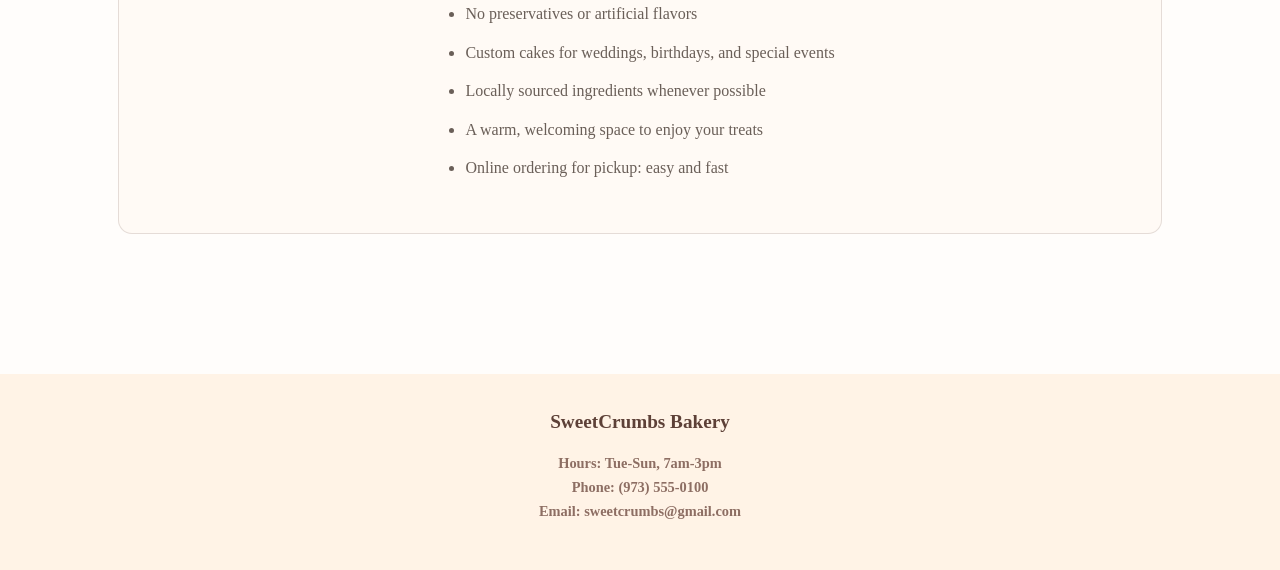
==== commit db778b5b: "update" ====
--- a/index.html
+++ b/index.html
@@ -5,6 +5,7 @@
   <meta charset="UTF-8" />
   <meta name="keywords" content="bakery, cakes, pastries, bread, custom cakes, artisan, SweetCrumbs, Maplewood" />
   <meta name="viewport" content="width=device-width, initial-scale=1.0" />
+  <link rel="stylesheet" href="https://fonts.googleapis.com/css2?family=Playfair+Display:wght@400;700;800&family=Lato:wght@400;700&display=swap">
   <link rel="stylesheet" href="css/styles.css">
   <style>
     .hero {
@@ -15,10 +16,10 @@
       padding: clamp(56px, 8vw, 96px) 0;
       margin-top: -88px;
       padding-top: calc(clamp(56px, 8vw, 96px) + 88px);
-      background: radial-gradient(1200px 400px at 20% -10%, rgba(255, 255, 255, 0.22), transparent 60%),
-        linear-gradient(135deg, rgba(93, 64, 55, 0.96), rgba(141, 110, 99, 0.70));
+      background: rgba(61, 30, 15, 0.57) url('images/pastries.jpg');
       background-size: cover;
       background-position: center;
+      background-blend-mode: multiply;
     }
 
     @media (max-width: 760px) {
--- a/css/styles.css
+++ b/css/styles.css
@@ -1,3 +1,6 @@
+/* External font */
+@import url('https://fonts.googleapis.com/css2?family=Playfair+Display:wght@400;700;800&family=Lato:wght@400;700&display=swap');
+
 /* Design tokens */
 :root {
   --bg: #fffdfb;
@@ -10,7 +13,7 @@
   --paper-2: #fffaf5;
   --border: rgba(93, 64, 55, 0.16);
   --ring: rgba(202, 166, 138, 0.55);
-  --font-sans: Georgia, 'Times New Roman', serif;
+  --font-sans: Georgia, serif;
   --font-display: Georgia, serif;
   --radius-sm: 10px;
   --radius-md: 14px;
@@ -110,7 +113,7 @@
   left: 0;
   right: 0;
   z-index: 1000;
-  background: rgba(255, 243, 230, 0.82);
+  background: #fff3e6;
   padding: 14px 18px;
   display: flex;
   align-items: center;
@@ -291,6 +294,11 @@
   grid-template-columns: 1fr 1fr 1fr;
   gap: 28px;
   margin-top: 36px;
+}
+
+/* 4-column team grid variant */
+.team-grid--4 {
+  grid-template-columns: repeat(4, 1fr);
 }
 
 .member img {
@@ -478,18 +486,7 @@
 }
 
 /* FAQ accordion */
-.faq-accordion-wrap {
-  width: 100%;
-  max-width: 100%;
-  overflow: hidden;
-  contain: inline-size;
-}
-.faq-accordion {
-  border-top: 1px solid rgba(93, 64, 55, 0.16);
-  width: 100%;
-  box-sizing: border-box;
-  overflow-x: hidden;
-}
+.faq-accordion { border-top: 1px solid rgba(93, 64, 55, 0.16); width: 100%; }
 .accordion-item { border-bottom: 1px solid rgba(93, 64, 55, 0.16); width: 100%; }
 .accordion-header { margin: 0; }
 
@@ -518,22 +515,30 @@
 }
 
 .accordion-icon {
-  display: inline-flex;
-  flex-shrink: 0;
-  color: var(--accent);
-}
-
-.accordion-icon .material-icons {
-  font-size: 24px;
-}
-
-
-.accordion-panel {
-  padding: 0 10px 20px;
-  text-align: left;
-  overflow-wrap: break-word;
-  word-break: break-word;
-}
+  width: 24px;
+  height: 24px;
+  border-radius: 999px;
+  position: relative;
+  background: rgba(255, 250, 245, 0.9);
+  border: 1px solid rgba(93, 64, 55, 0.18);
+}
+
+.accordion-icon::before,
+.accordion-icon::after {
+  content: "";
+  position: absolute;
+  top: 50%;
+  left: 50%;
+  background: var(--accent);
+  transform: translate(-50%, -50%);
+  border-radius: 2px;
+}
+
+.accordion-icon::before { width: 12px; height: 2px; }
+.accordion-icon::after { width: 2px; height: 12px; }
+.accordion-trigger[aria-expanded="true"] .accordion-icon::after { display: none; }
+
+.accordion-panel { padding: 0 10px 20px; }
 .accordion-panel p { margin: 0; color: var(--muted); line-height: 1.6; }
 
 /* Tablet: 2-col grids */
@@ -542,6 +547,9 @@
     grid-template-columns: 1fr 1fr;
   }
   .team-grid {
+    grid-template-columns: 1fr 1fr;
+  }
+  .team-grid--4 {
     grid-template-columns: 1fr 1fr;
   }
 }
@@ -563,6 +571,9 @@
   .team-grid {
     grid-template-columns: 1fr;
   }
+  .team-grid--4 {
+    grid-template-columns: 1fr 1fr;
+  }
   .hero-actions {
     flex-direction: column;
     align-items: center;
@@ -570,6 +581,13 @@
   .hero-actions .btn {
     width: 100%;
     max-width: 260px;
+  }
+}
+
+/* Very small phones */
+@media (max-width: 400px) {
+  .team-grid--4 {
+    grid-template-columns: 1fr;
   }
 }
 
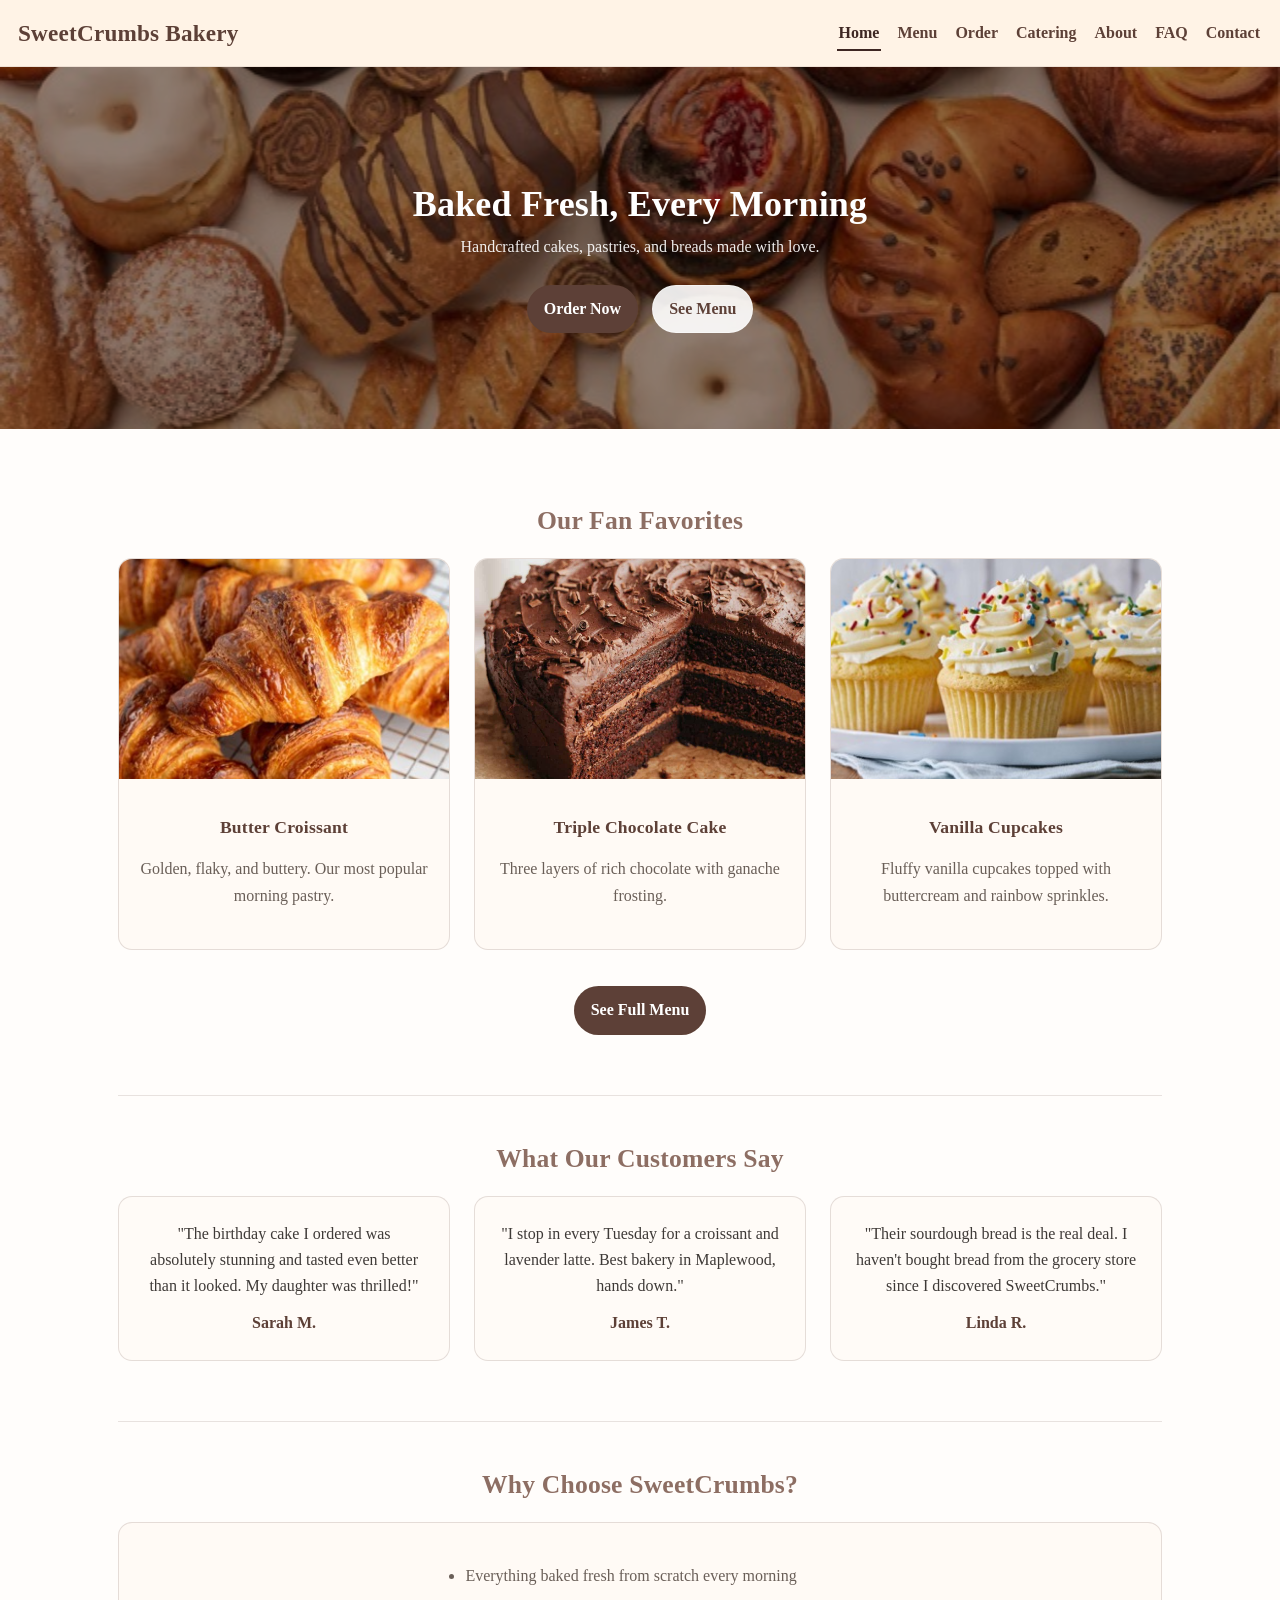
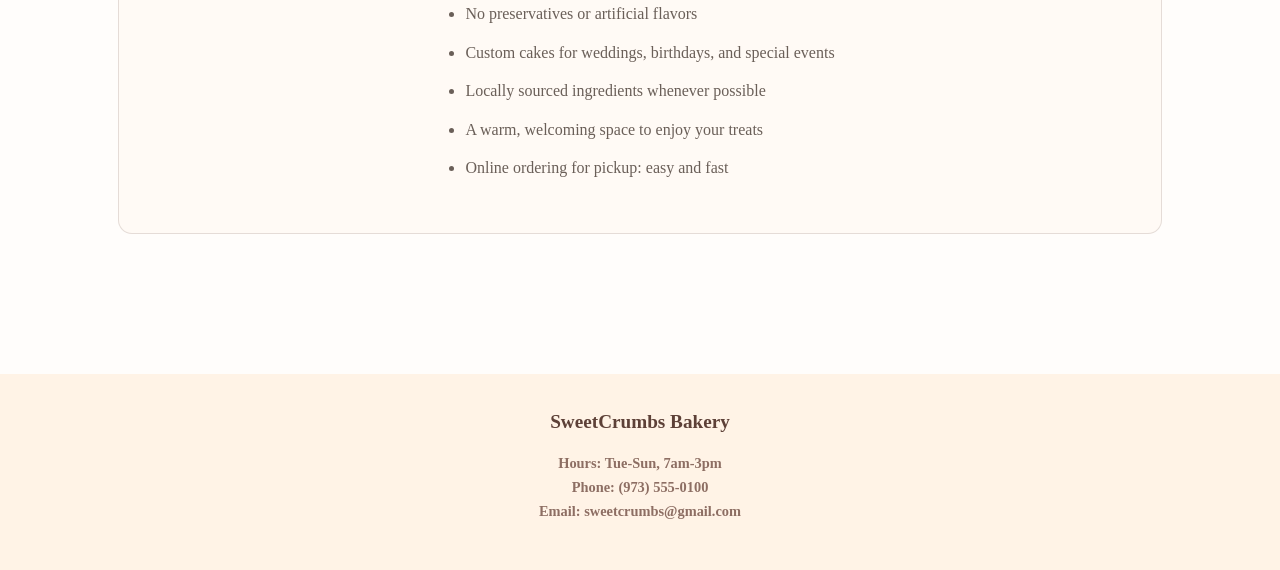
==== commit 8512f6ff: "update" ====
--- a/index.html
+++ b/index.html
@@ -5,7 +5,6 @@
   <meta charset="UTF-8" />
   <meta name="keywords" content="bakery, cakes, pastries, bread, custom cakes, artisan, SweetCrumbs, Maplewood" />
   <meta name="viewport" content="width=device-width, initial-scale=1.0" />
-  <link rel="stylesheet" href="https://fonts.googleapis.com/css2?family=Playfair+Display:wght@400;700;800&family=Lato:wght@400;700&display=swap">
   <link rel="stylesheet" href="css/styles.css">
   <style>
     .hero {
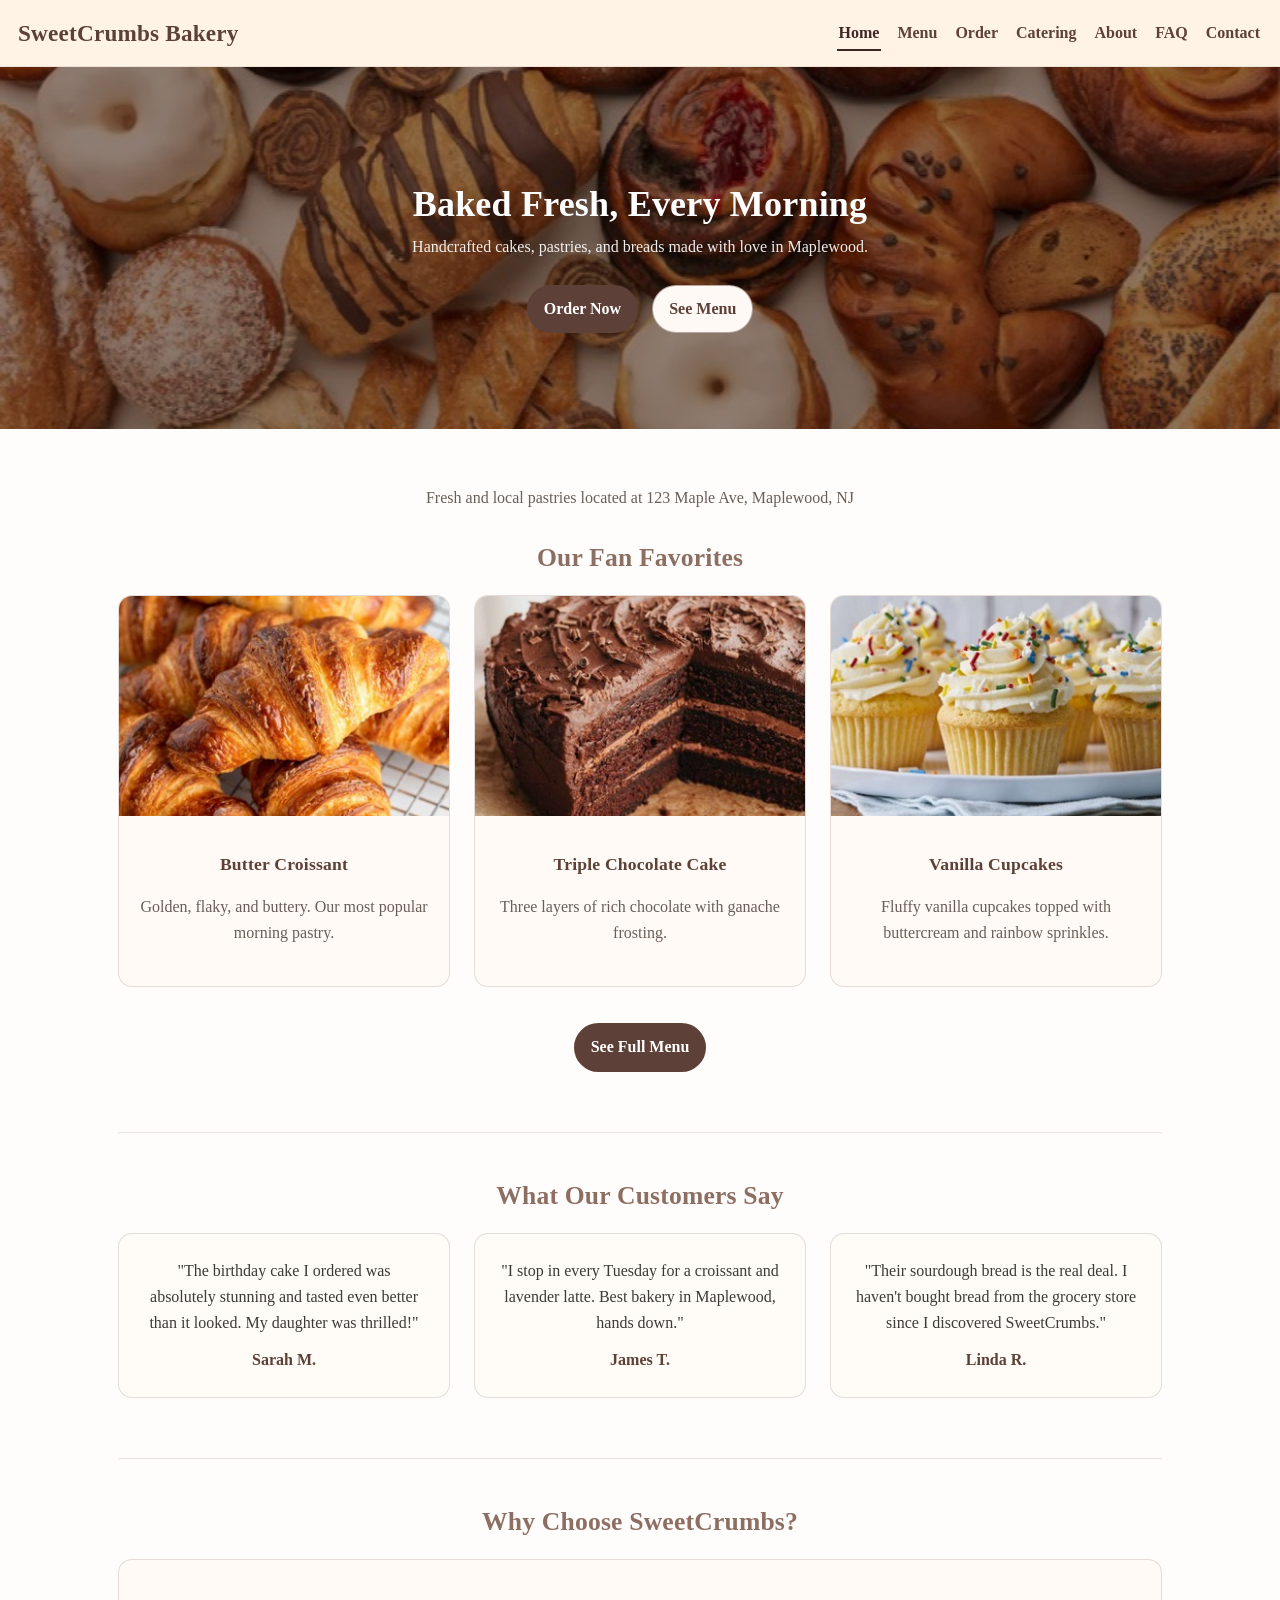
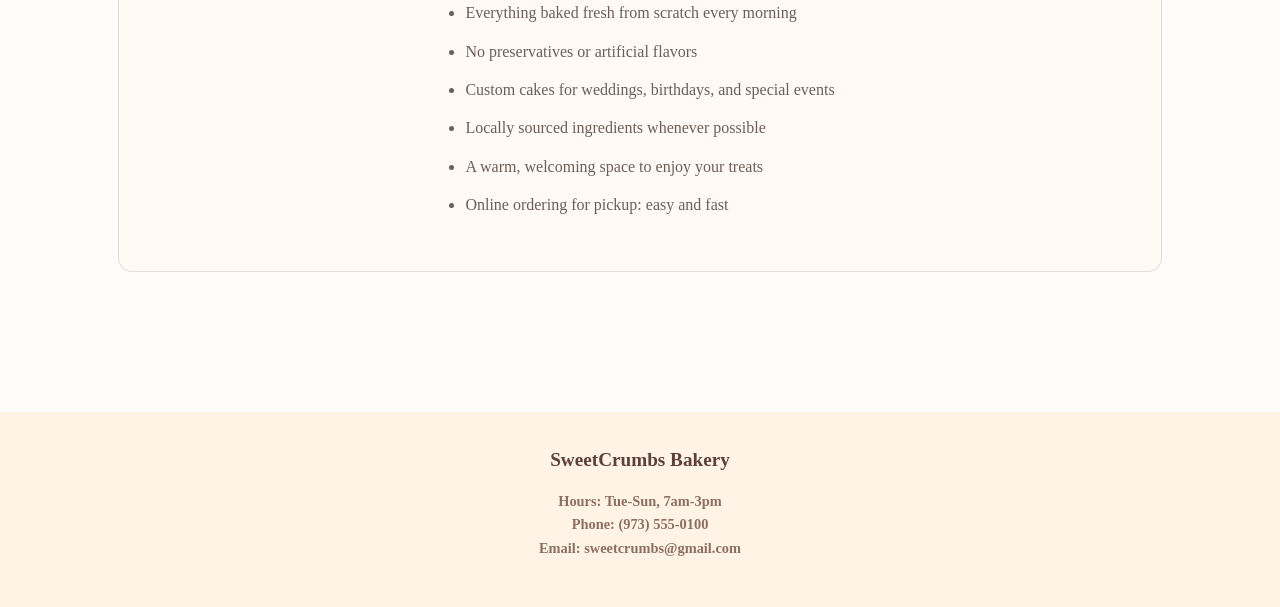
==== commit 1db97c29: "update" ====
--- a/index.html
+++ b/index.html
@@ -11,11 +11,11 @@
       position: relative;
       isolation: isolate;
       text-align: center;
-      color: #fff;
+      color: #ffffff;
       padding: clamp(56px, 8vw, 96px) 0;
       margin-top: -88px;
       padding-top: calc(clamp(56px, 8vw, 96px) + 88px);
-      background: rgba(61, 30, 15, 0.57) url('images/pastries.jpg');
+      background: #3d1e0f91 url('images/pastries.jpg');
       background-size: cover;
       background-position: center;
       background-blend-mode: multiply;
@@ -35,14 +35,14 @@
 
     .hero h1 {
       margin: 0 0 10px;
-      color: #fff;
+      color: #ffffff;
       text-shadow: none;
     }
 
     .hero p {
       margin: 0 auto 18px;
       max-width: 70ch;
-      color: rgba(255, 255, 255, 0.92);
+      color: #ffffffeb;
     }
 
     .hero-actions {
@@ -54,13 +54,13 @@
     }
 
     .hero-actions .btn--secondary {
-      background: rgba(255, 255, 255, 0.90);
-      color: var(--brand);
-      border-color: rgba(255, 255, 255, 0.40);
+      background: #fff9f5;
+      color: #5c3f36;
     }
 
     .hero-actions .btn--secondary:hover {
-      background: rgba(255, 255, 255, 0.70);
+      background: #949494;
+      color: #5c3f36;
     }
 
     .grid-3 {
@@ -103,7 +103,7 @@
 </head>
 <body class="sticky-footer-page">
 
-  <!-- site header -->
+  <!-- header -->
   <header>
     <div class="logo">
       <a href="index.html">SweetCrumbs Bakery</a>
@@ -121,11 +121,11 @@
     </nav>
   </header>
 
-  <!-- hero section -->
+  <!-- hero -->
   <section class="hero">
     <div class="container center">
       <h1>Baked Fresh, Every Morning</h1>
-      <p>Handcrafted cakes, pastries, and breads made with love.</p>
+      <p>Handcrafted cakes, pastries, and breads made with love in Maplewood.</p>
       <div class="hero-actions">
         <a href="order.html" class="btn btn--primary">Order Now</a>
         <a href="menu.html" class="btn btn--secondary">See Menu</a>
@@ -135,6 +135,10 @@
 
   <!-- main content -->
   <main class="main-content container">
+
+    <!-- address -->
+    <p class="subhead">Fresh and local pastries located at 123 Maple Ave, Maplewood, NJ</p>
+
     <!-- fan favorites -->
     <section class="section center">
       <h2>Our Fan Favorites</h2>
@@ -170,7 +174,7 @@
     </div>
   </main>
 
-  <!-- site footer -->
+  <!-- footer -->
   <footer class="footer">
     <a href="index.html">SweetCrumbs Bakery</a>
     <p>
--- a/css/styles.css
+++ b/css/styles.css
@@ -1,7 +1,4 @@
-/* External font */
-@import url('https://fonts.googleapis.com/css2?family=Playfair+Display:wght@400;700;800&family=Lato:wght@400;700&display=swap');
-
-/* Design tokens */
+/* Design */
 :root {
   --bg: #fffdfb;
   --text: #1e1a17;
@@ -11,8 +8,8 @@
   --accent: #8d6e63;
   --paper: #fff3e6;
   --paper-2: #fffaf5;
-  --border: rgba(93, 64, 55, 0.16);
-  --ring: rgba(202, 166, 138, 0.55);
+  --border: #5d403729;
+  --ring: #caa68a8c;
   --font-sans: Georgia, serif;
   --font-display: Georgia, serif;
   --radius-sm: 10px;
@@ -20,7 +17,6 @@
   --container: 1100px;
 }
 
-/* Global defaults */
 * { box-sizing: border-box; }
 body {
   font-family: var(--font-sans);
@@ -197,7 +193,7 @@
 }
 
 .btn--primary:hover {
-  background: var(--brand-2);
+  background: #1a0f0a;
 }
 
 .btn--secondary {
@@ -207,7 +203,7 @@
 }
 
 .btn--secondary:hover {
-  background: var(--brand-2);
+  background: #1a0f0a;
 }
 
 .btn:active { transform: translateY(1px); }
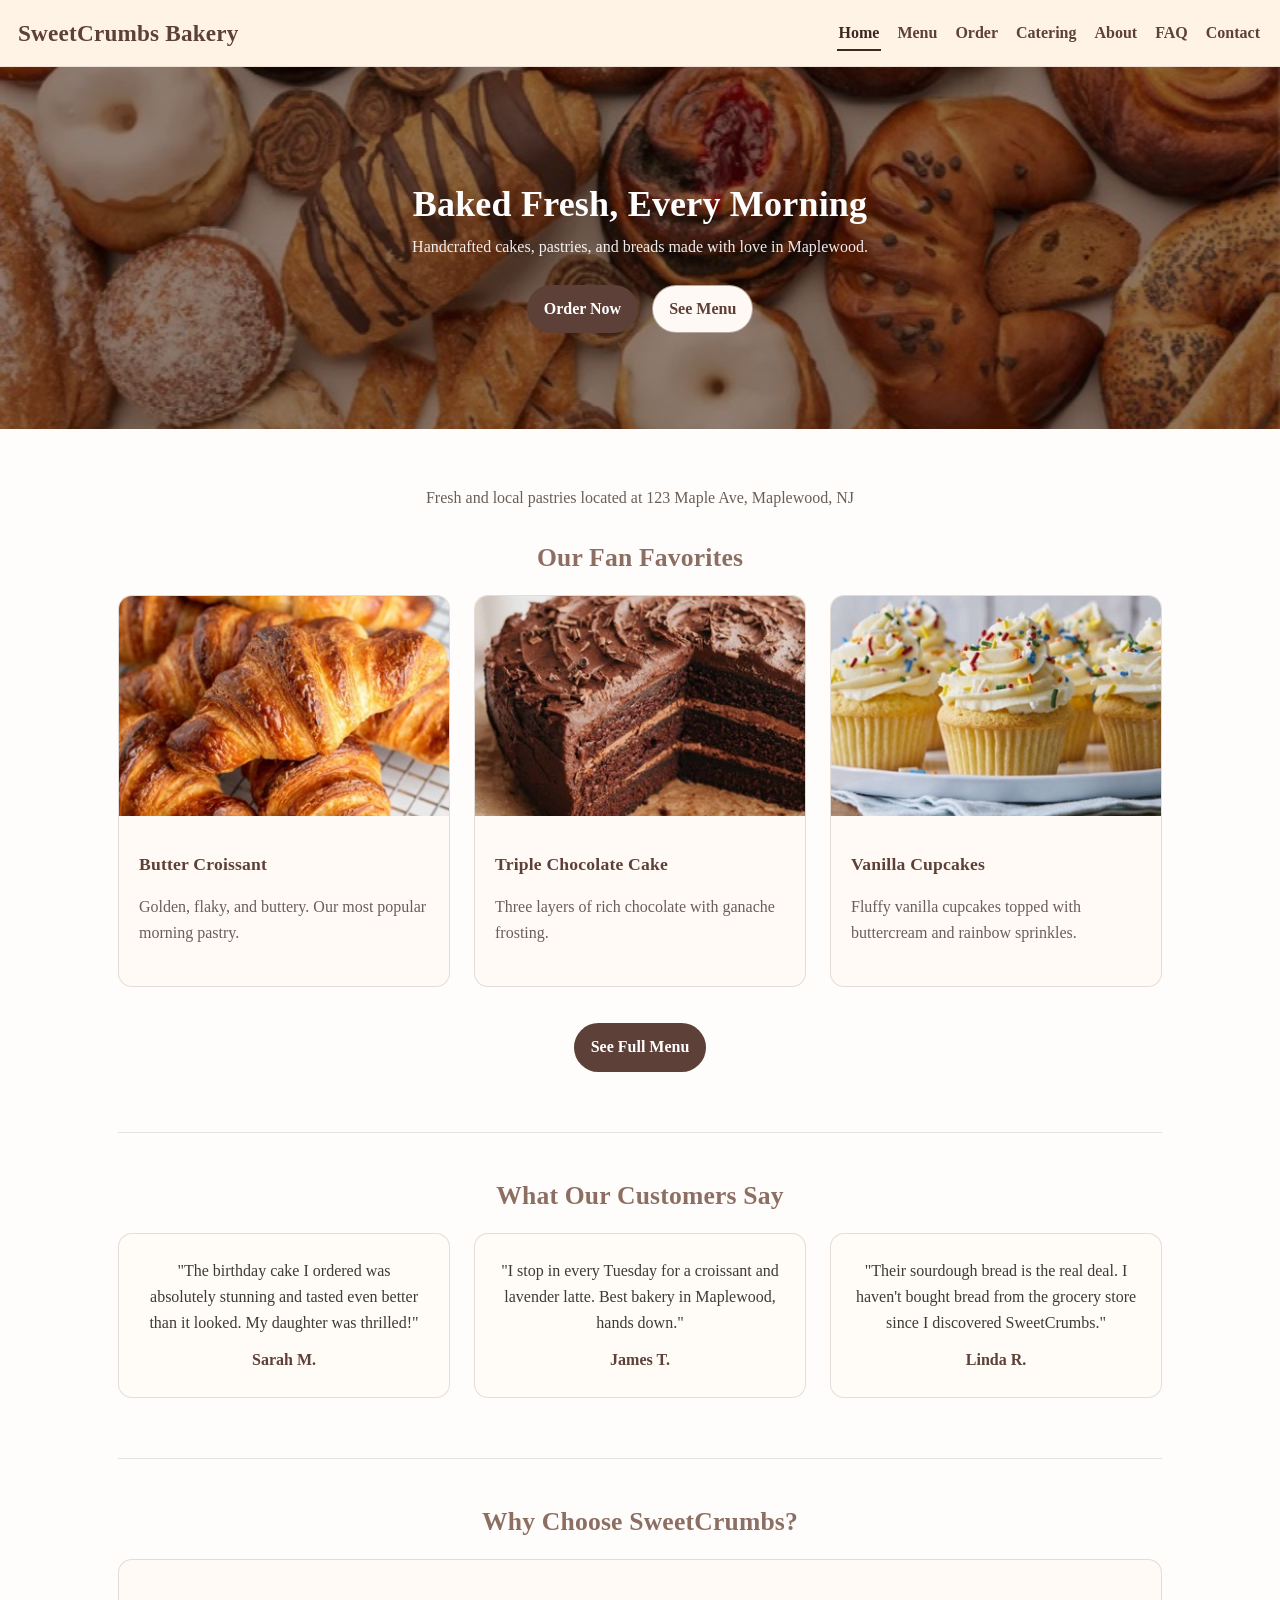
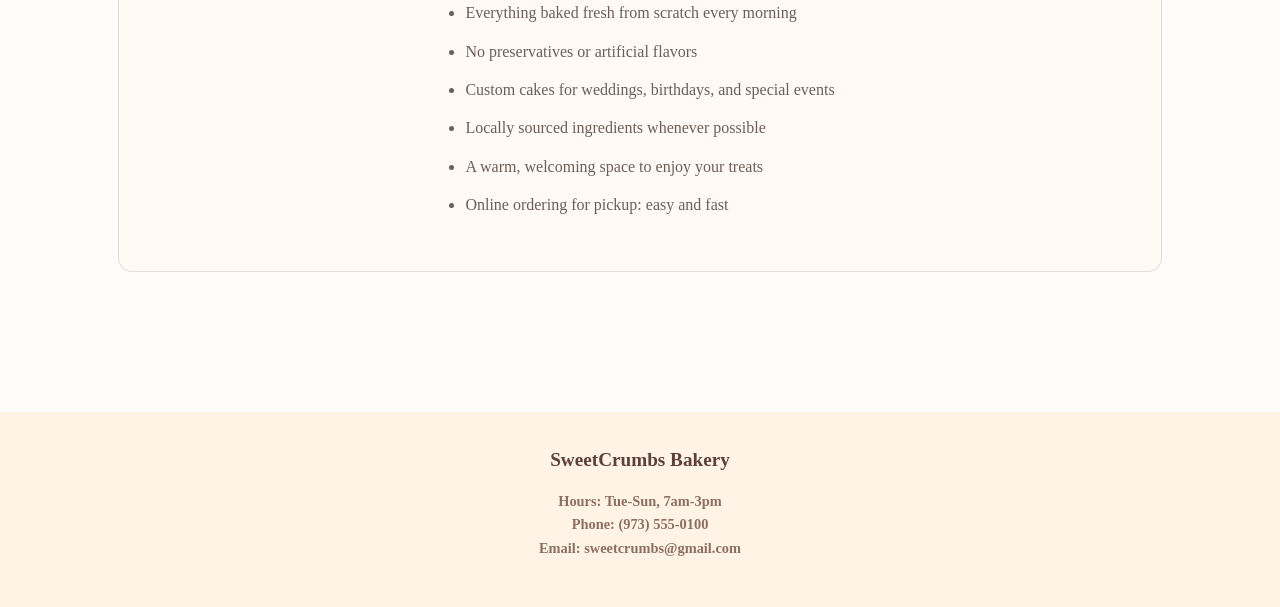
==== commit fb941d6f: "Add files via upload" ====
--- a/index.html
+++ b/index.html
@@ -59,7 +59,7 @@
     }
 
     .hero-actions .btn--secondary:hover {
-      background: #949494;
+      background: #e8d9cc;
       color: #5c3f36;
     }
 
--- a/css/styles.css
+++ b/css/styles.css
@@ -1,4 +1,4 @@
-/* Design */
+/* design */
 :root {
   --bg: #fffdfb;
   --text: #1e1a17;
@@ -8,8 +8,8 @@
   --accent: #8d6e63;
   --paper: #fff3e6;
   --paper-2: #fffaf5;
-  --border: #5d403729;
-  --ring: #caa68a8c;
+  --border: rgba(93, 64, 55, 0.16);
+  --ring: rgba(202, 166, 138, 0.55);
   --font-sans: Georgia, serif;
   --font-display: Georgia, serif;
   --radius-sm: 10px;
@@ -28,7 +28,7 @@
   padding-top: 88px;
 }
 
-/* Typography */
+/* typography */
 h1, h2, h3 {
   font-family: var(--font-display);
   letter-spacing: 0.2px;
@@ -50,7 +50,7 @@
 p { color: var(--muted); }
 a { color: inherit; }
 
-/* Layout */
+/* layout */
 .container {
   max-width: var(--container);
   margin: 0 auto;
@@ -61,7 +61,7 @@
 .center { text-align: center; }
 .mt-lg { margin-top: 36px; }
 
-/* Card components */
+/* card components */
 .panel,
 .card,
 .menu-card,
@@ -102,7 +102,7 @@
 
 
 
-/* Header */
+/* header */
 header {
   position: fixed;
   top: 0;
@@ -152,12 +152,11 @@
   font-weight: 700;
   padding: 8px 2px;
   border-bottom: 2px solid transparent;
-  transition: color 160ms ease, border-color 160ms ease;
 }
 
 header nav a:hover {
-  color: var(--brand-2);
-  border-bottom-color: currentColor;
+  color: #1a1512;
+  border-bottom-color: #1a1512;
 }
 
 header nav a.active {
@@ -167,7 +166,7 @@
 
 header nav a:focus-visible { outline: 3px solid var(--ring); outline-offset: 3px; }
 
-/* Buttons */
+/* buttons */
 .btn {
   display: inline-flex;
   align-items: center;
@@ -180,35 +179,28 @@
   font-weight: 800;
   text-decoration: none;
   cursor: pointer;
-  transition: transform 140ms ease, background-color 140ms ease, border-color 140ms ease, filter 140ms ease;
   user-select: none;
 }
 
 .btn:focus-visible { outline: 3px solid var(--ring); outline-offset: 3px; }
 
-.btn--primary {
-  background: var(--brand);
-  color: #fff;
-  border-color: rgba(93, 64, 55, 0.45);
-}
-
-.btn--primary:hover {
-  background: #1a0f0a;
-}
-
+.btn--primary,
 .btn--secondary {
   background: var(--brand);
   color: #fff;
   border-color: rgba(93, 64, 55, 0.45);
 }
 
+.btn--primary:hover,
 .btn--secondary:hover {
-  background: #1a0f0a;
-}
-
-.btn:active { transform: translateY(1px); }
-
-/* Footer */
+  background: #1a1512;
+}
+
+.btn:active {
+  transform: translateY(1px);
+}
+
+/* footer */
 .footer {
   background: var(--paper);
   padding: 32px 40px;
@@ -222,6 +214,10 @@
   text-decoration: none;
   font-size: 1.2rem;
   font-weight: 900;
+}
+
+.footer a:hover {
+  color: #1a1512;
 }
 
 .footer p {
@@ -230,7 +226,7 @@
   font-weight: 700;
 }
 
-/* Filter chips */
+/* filter chips */
 .chip {
   border: 1px solid var(--border);
   background: var(--paper-2);
@@ -242,13 +238,19 @@
   cursor: pointer;
 }
 
+.chip:hover:not(.is-active) {
+  background: var(--brand);
+  color: #fff;
+  border-color: var(--brand);
+}
+
 .chip.is-active {
   background: var(--brand);
   color: var(--paper);
   border-color: var(--brand);
 }
 
-/* Page headings */
+/* page headings */
 .page-title {
   margin: 0 0 20px;
   text-align: center;
@@ -267,14 +269,14 @@
 
 .section-title.is-centered { text-align: center; }
 
-/* Divider */
+/* divider */
 hr {
   border: none;
   border-top: 1px solid rgba(93, 64, 55, 0.14);
   margin: 48px 0;
 }
 
-/* Menu controls */
+/* menu controls */
 .menu-controls {
   display: flex;
   flex-wrap: wrap;
@@ -284,7 +286,7 @@
   margin: 16px 0 28px;
 }
 
-/* Team grid */
+/* team grid */
 .team-grid {
   display: grid;
   grid-template-columns: 1fr 1fr 1fr;
@@ -292,7 +294,7 @@
   margin-top: 36px;
 }
 
-/* 4-column team grid variant */
+/* 4-column team grid */
 .team-grid--4 {
   grid-template-columns: repeat(4, 1fr);
 }
@@ -319,7 +321,7 @@
   font-weight: 800;
 }
 
-/* Menu grid */
+/* menu grid */
 .menu-grid {
   display: grid;
   grid-template-columns: 1fr 1fr 1fr 1fr;
@@ -365,7 +367,7 @@
   white-space: nowrap;
 }
 
-/* Forms */
+/* forms */
 .form {
   display: grid;
   gap: 20px;
@@ -393,7 +395,6 @@
   font-family: inherit;
   background: var(--bg);
   color: var(--text);
-  box-shadow: inset 0 1px 0 rgba(25, 16, 12, 0.04);
 }
 
 .field input:focus-visible,
@@ -438,7 +439,7 @@
 .checkline input { width: auto; }
 .checkline label { font-weight: 700; color: var(--text); }
 
-/* Contact layout */
+/* contact layout and shared form utilities */
 .subhead {
   text-align: center;
   color: var(--muted);
@@ -463,7 +464,7 @@
 
 .small-muted { color: var(--muted); font-size: 0.92rem; margin: 0; }
 
-/* In-content links */
+/* in-content links */
 .card a,
 .panel a {
   color: var(--brand);
@@ -473,16 +474,33 @@
 
 .card a:hover,
 .panel a:hover {
-  color: var(--brand-2);
-}
-
-/* Contact stack narrow */
+  color: #1a1512;
+}
+
+/* contact stack narrow */
 @media (max-width: 820px) {
   .contact-layout { grid-template-columns: 1fr; }
 }
 
-/* FAQ accordion */
-.faq-accordion { border-top: 1px solid rgba(93, 64, 55, 0.16); width: 100%; }
+/* faq accordion */
+#faq {
+  width: 100%;
+  max-width: 100%;
+}
+.faq-accordion-wrap {
+  width: 1000px;
+  max-width: 100%;
+  margin: 0 auto;
+  overflow: hidden;
+  contain: layout inline-size;
+}
+.faq-accordion {
+  border-top: 1px solid rgba(93, 64, 55, 0.16);
+  width: 100%;
+  min-width: 100%;
+  box-sizing: border-box;
+  overflow-x: hidden;
+}
 .accordion-item { border-bottom: 1px solid rgba(93, 64, 55, 0.16); width: 100%; }
 .accordion-header { margin: 0; }
 
@@ -504,6 +522,11 @@
   font-family: var(--font-sans);
 }
 
+.accordion-trigger:hover {
+  color: #1a1512;
+  background: rgba(93, 64, 55, 0.08);
+}
+
 .accordion-trigger:focus-visible {
   outline: 3px solid var(--ring);
   outline-offset: 3px;
@@ -534,10 +557,16 @@
 .accordion-icon::after { width: 2px; height: 12px; }
 .accordion-trigger[aria-expanded="true"] .accordion-icon::after { display: none; }
 
-.accordion-panel { padding: 0 10px 20px; }
+.accordion-panel {
+  padding: 0 10px 20px;
+  text-align: left;
+  overflow-wrap: break-word;
+  word-break: break-word;
+  white-space: normal;
+}
 .accordion-panel p { margin: 0; color: var(--muted); line-height: 1.6; }
 
-/* Tablet: 2-col grids */
+/* tablet: 2-col grids */
 @media (max-width: 900px) {
   .menu-grid {
     grid-template-columns: 1fr 1fr;
@@ -550,7 +579,7 @@
   }
 }
 
-/* Small tablet */
+/* small tablet */
 @media (max-width: 760px) {
   body { padding-top: 112px; }
   header { align-items: flex-start; flex-direction: column; }
@@ -559,7 +588,7 @@
   .contact-layout { grid-template-columns: 1fr; }
 }
 
-/* Mobile: 1-col grids */
+/* mobile: 1-col grids */
 @media (max-width: 500px) {
   .menu-grid {
     grid-template-columns: 1fr;
@@ -580,22 +609,18 @@
   }
 }
 
-/* Very small phones */
+/* very small phones */
 @media (max-width: 400px) {
   .team-grid--4 {
     grid-template-columns: 1fr;
   }
-}
-
-/* Small phone */
-@media (max-width: 400px) {
   header { padding: 12px 12px; }
   header .logo a { font-size: 1.25rem; }
   header nav ul { gap: 10px; }
   .container { padding: 32px 18px 48px; }
   h1 { font-size: 1.7rem; }
 }
-/* Sticky footer */
+/* sticky footer */
 .sticky-footer-page {
   display: flex;
   flex-direction: column;
@@ -606,21 +631,13 @@
   flex: 1;
 }
 
-/* Full-width footer */
+/* full-width footer */
 .menu-grid + .footer,
 .footer {
   width: 100%;
 }
 
-/* Home grid center */
+/* home grid center */
 .grid-3 {
   justify-items: center;
-}
-
-.item-col {
-  text-align: center;
-}
-
-.item-col .item-text {
-  text-align: center;
 }
